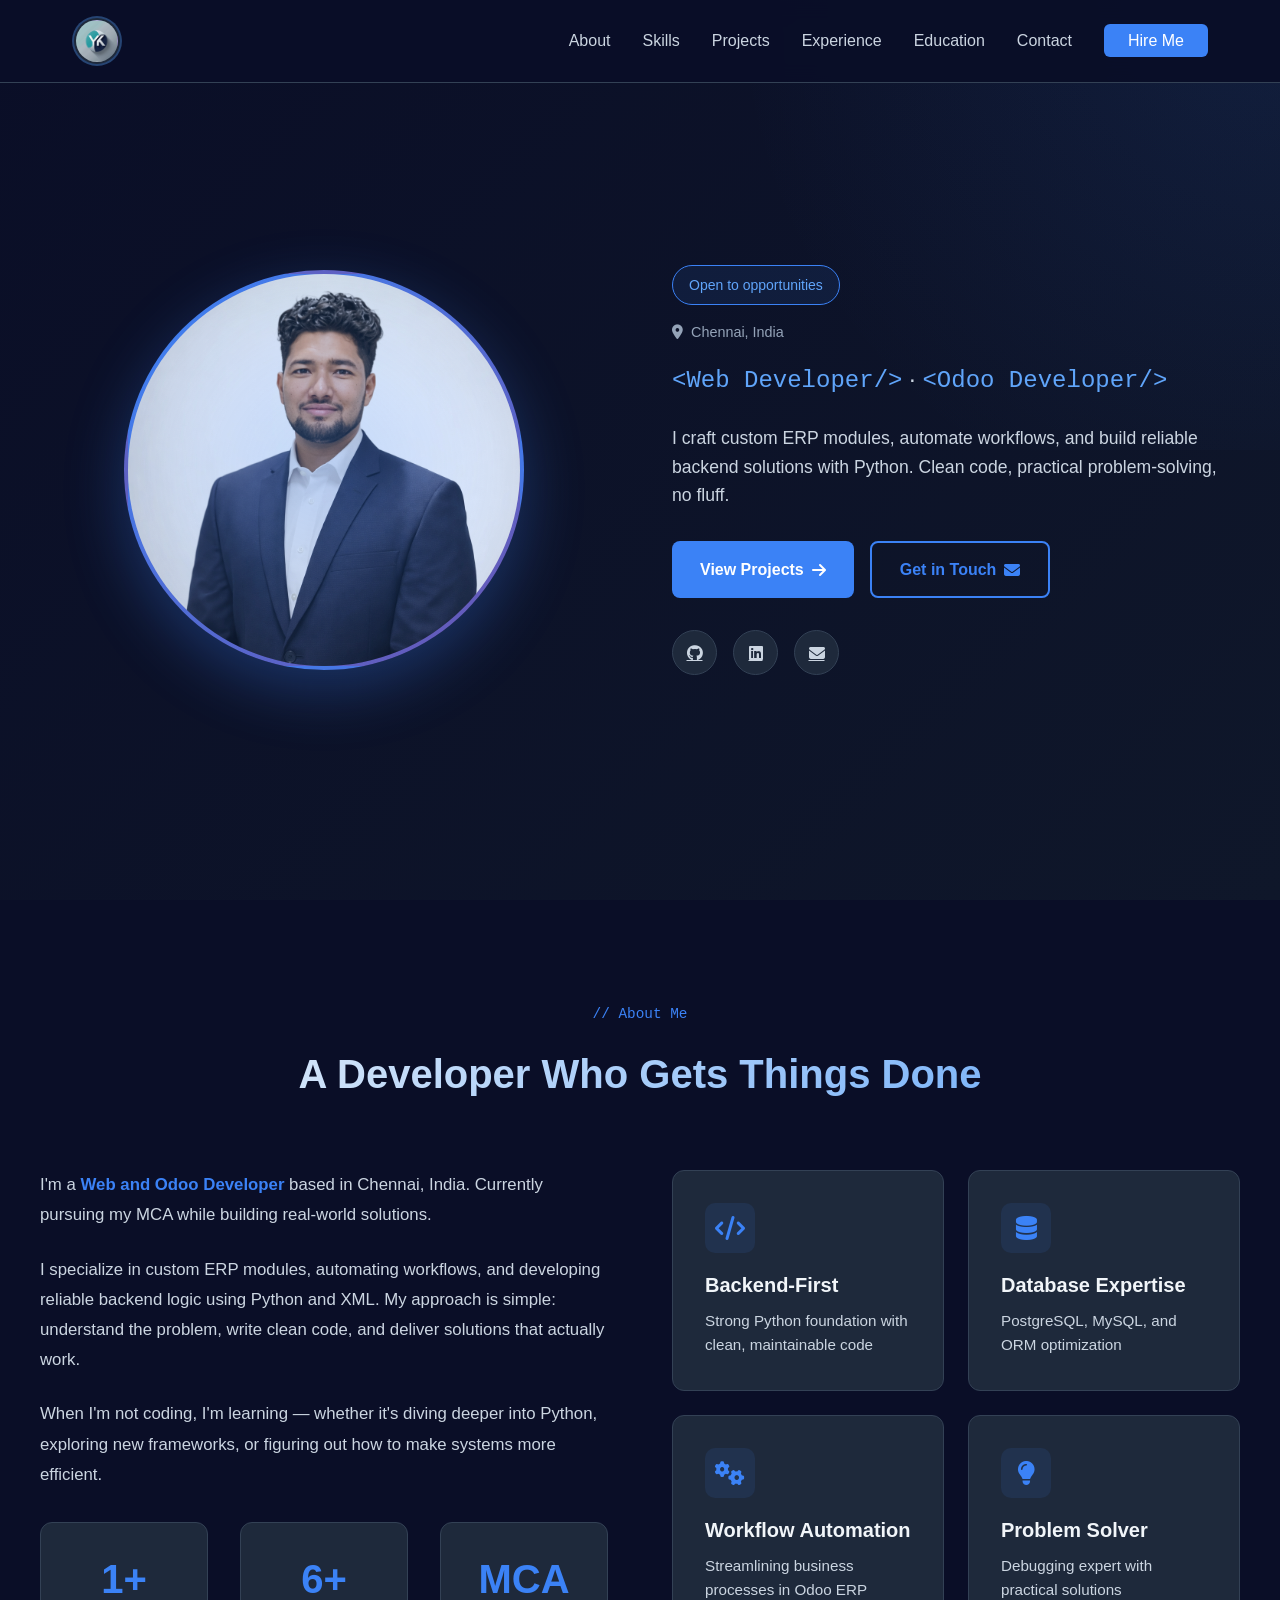
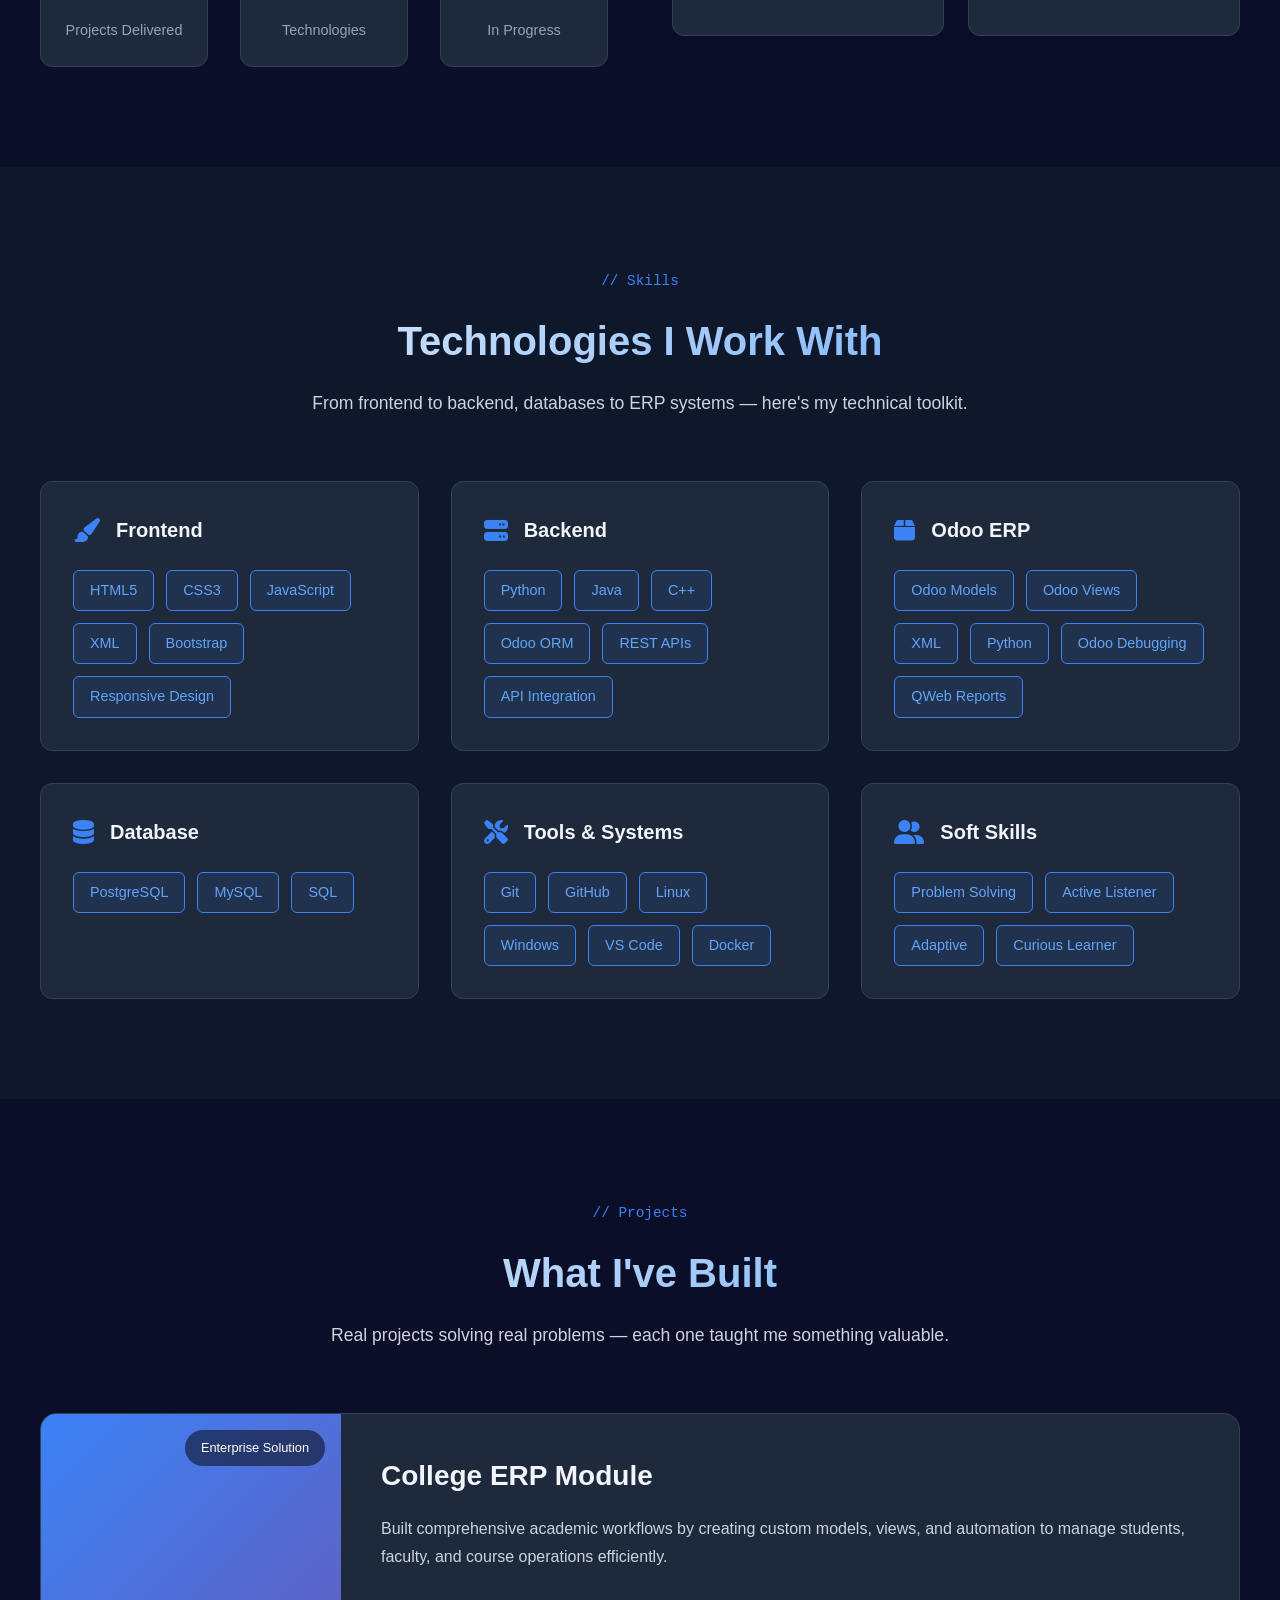
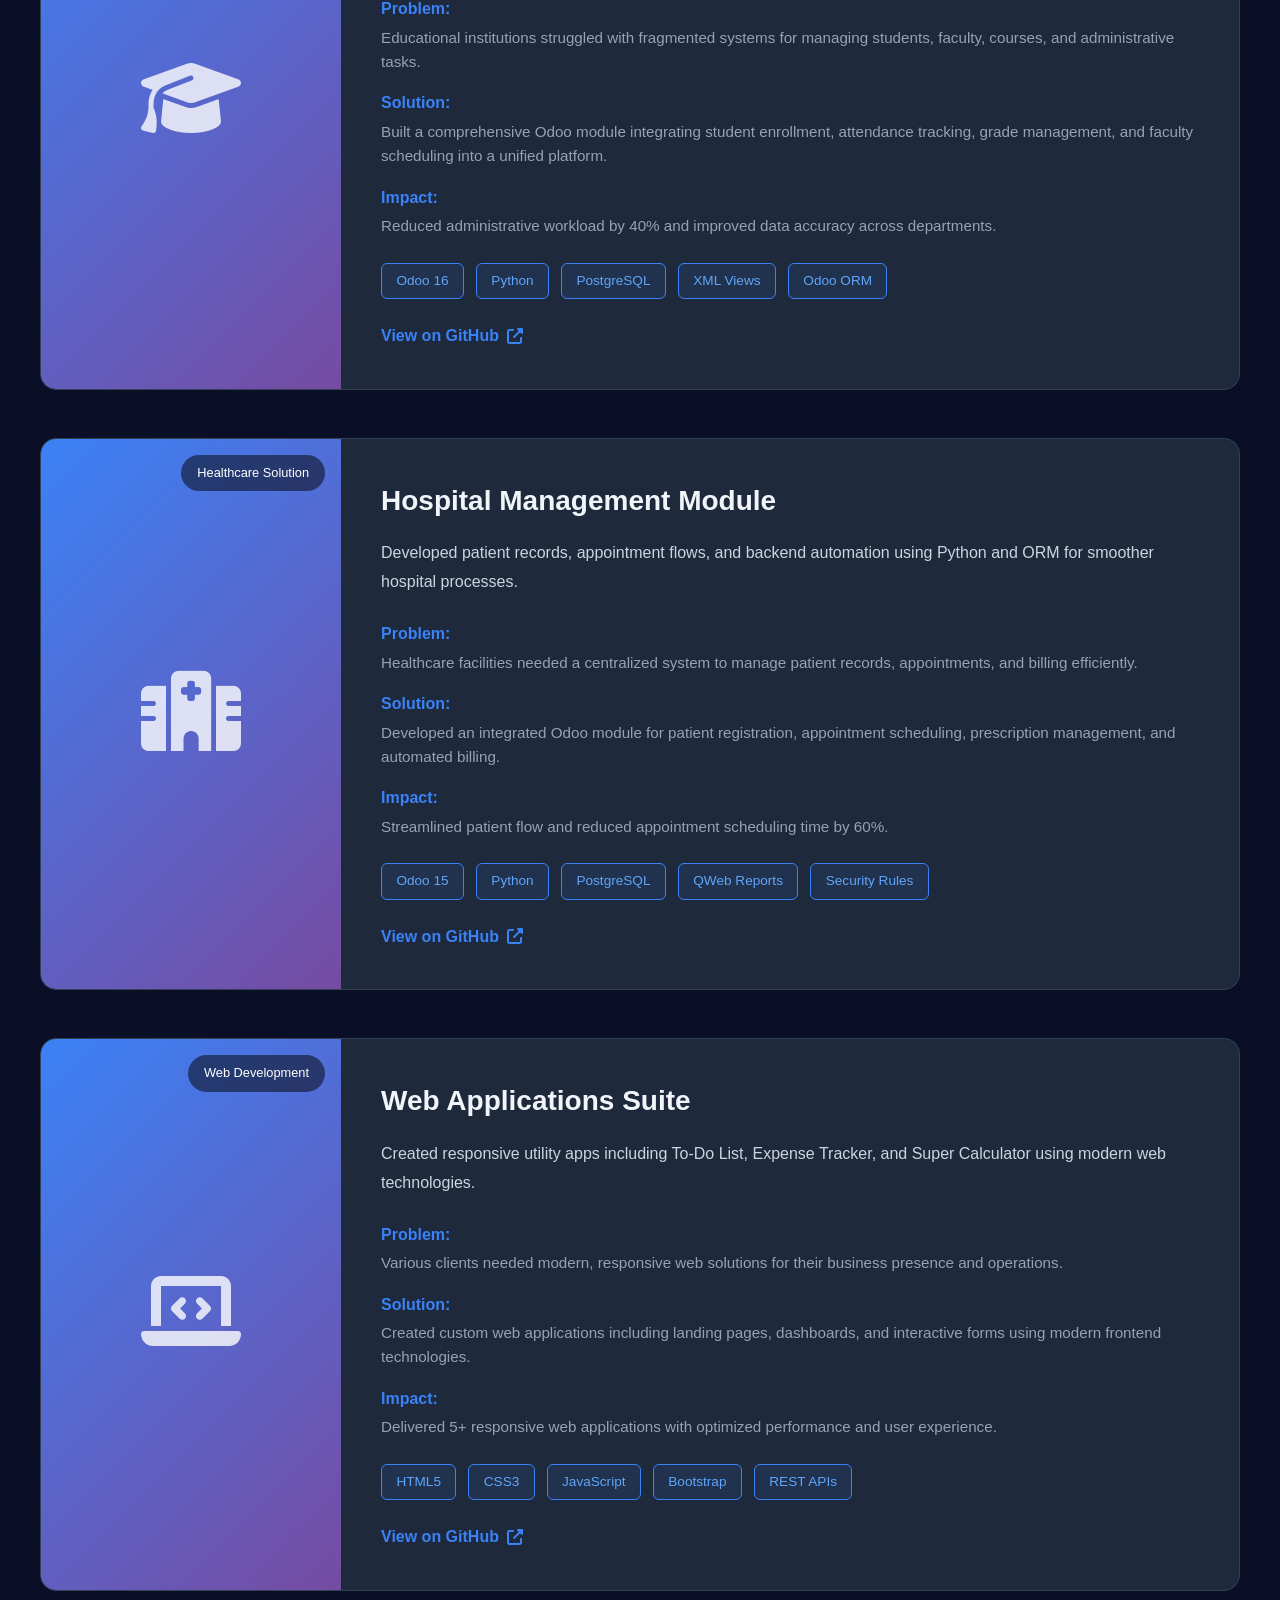
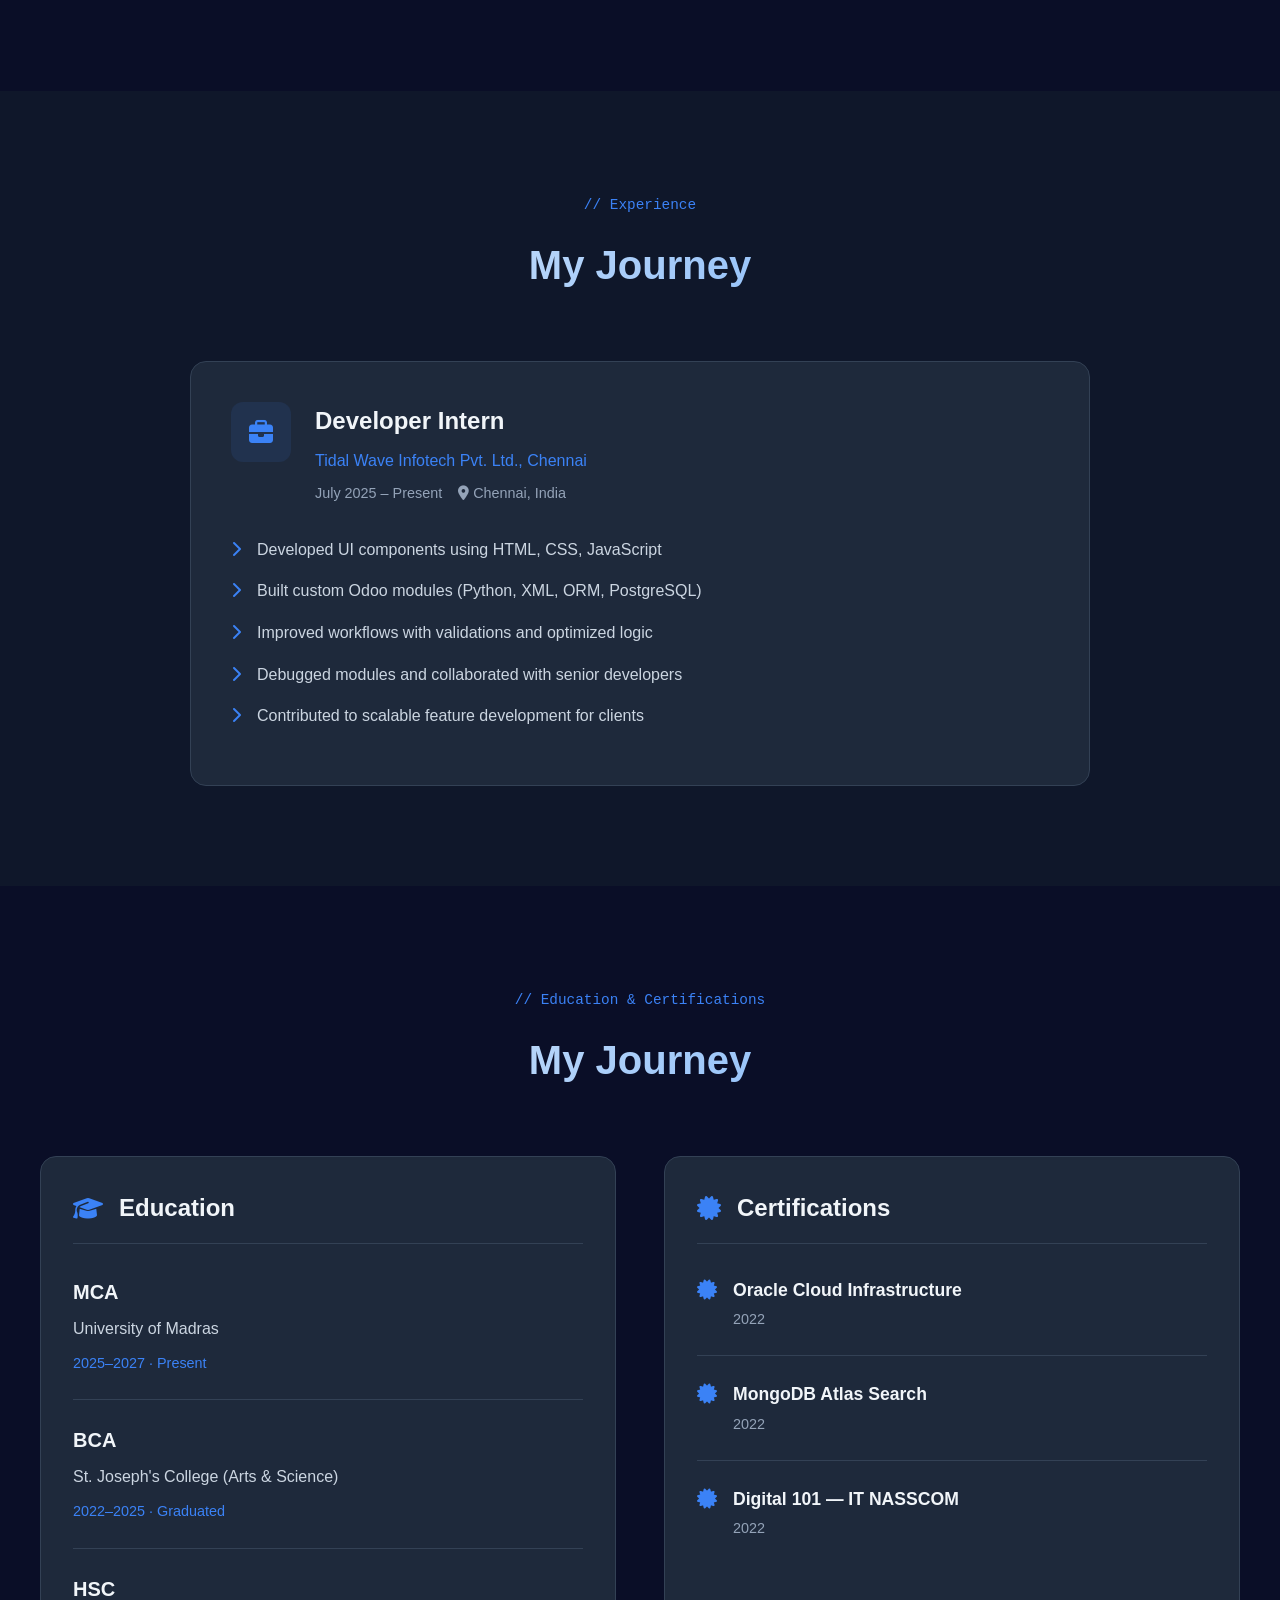
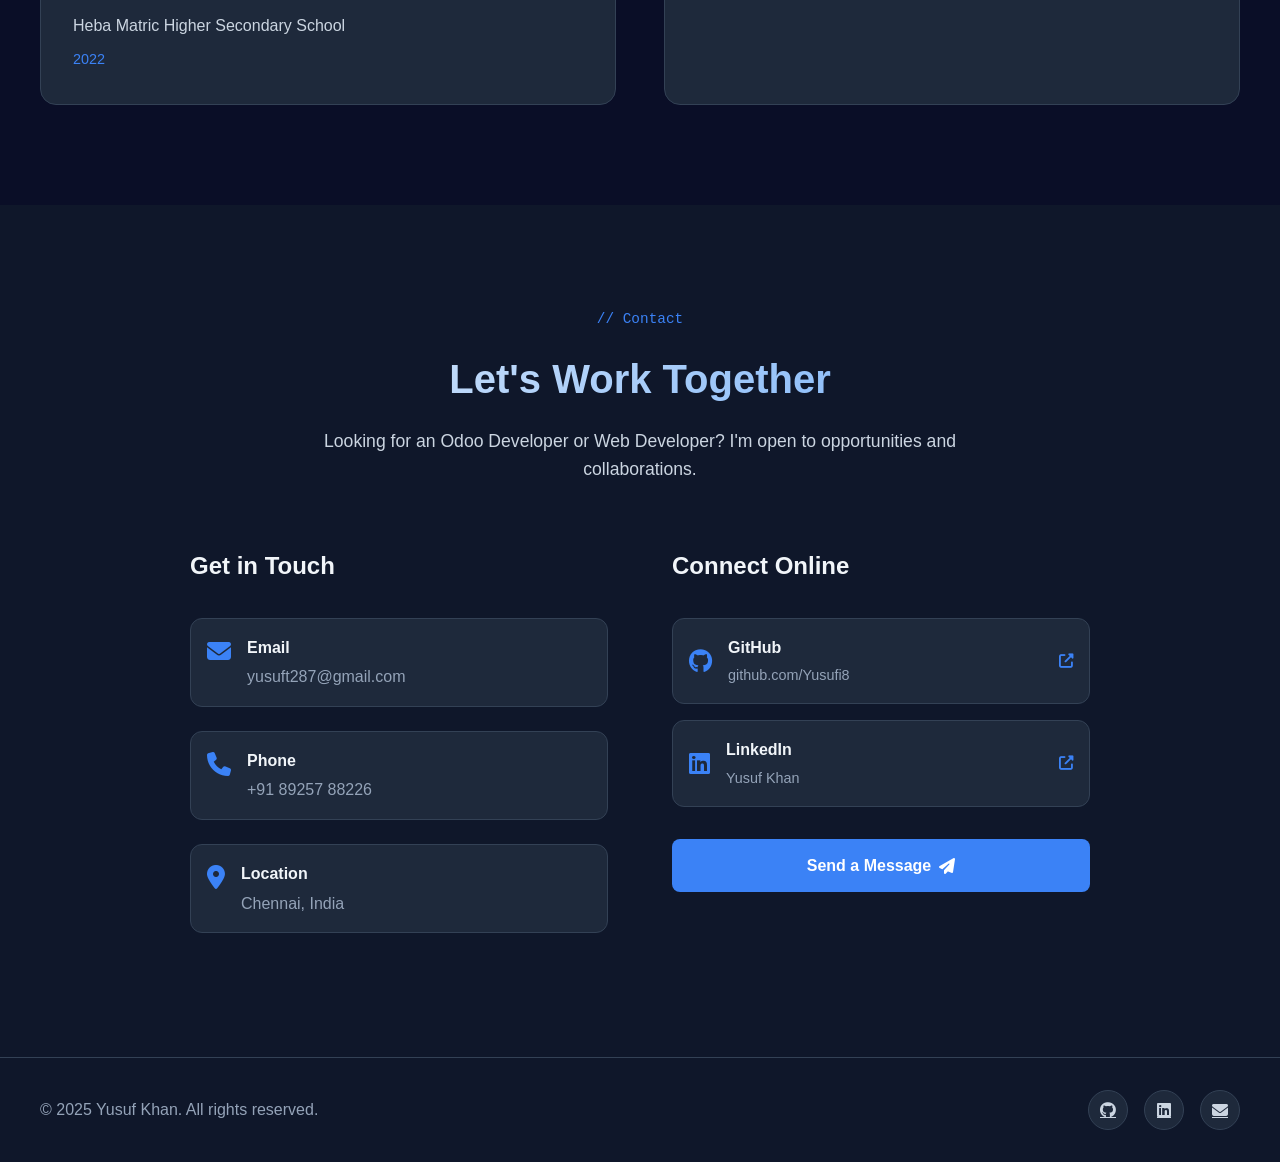
==== Yusuf Khan/index.html @ 53b6075d "Add files via upload" ====
<!DOCTYPE html>
<html lang="en">
<head>
  <meta charset="UTF-8" />
  <meta name="viewport" content="width=device-width, initial-scale=1.0"/>
  <title>Yusuf Khan | Web Developer & Odoo Developer</title>
  <meta name="description" content="Web Developer & Odoo Developer specializing in backend logic, ERP automation, and clean workflows. Based in Chennai, India.">
  <link rel="stylesheet" href="style.css">
  <link rel="stylesheet" href="https://cdnjs.cloudflare.com/ajax/libs/font-awesome/6.4.0/css/all.min.css">
  <link href="https://unpkg.com/aos@2.3.1/dist/aos.css" rel="stylesheet">
</head>
<body>

  <!-- Navigation -->
  <nav class="navbar">
    <div class="nav-container">
      <a href="#" class="nav-logo">
        <img src="images/logo.png" alt="YK Logo" class="logo-img">
        <!-- <span class="logo-text">YK</span> -->
      </a>
      <ul class="nav-menu">
        <li><a href="#about" class="nav-link">About</a></li>
        <li><a href="#skills" class="nav-link">Skills</a></li>
        <li><a href="#projects" class="nav-link">Projects</a></li>
        <li><a href="#experience" class="nav-link">Experience</a></li>
        <li><a href="#education" class="nav-link">Education</a></li>
        <li><a href="#contact" class="nav-link">Contact</a></li>
        <li><a href="#contact" class="nav-link nav-cta">Hire Me</a></li>
      </ul>
      <div class="hamburger">
        <span></span>
        <span></span>
        <span></span>
      </div>
    </div>
  </nav>

  <!-- Hero Section -->
  <section class="hero">
    <div class="hero-container">
      <div class="hero-image-wrapper" data-aos="fade-up" data-aos-duration="800">
        <div class="profile-image-container">
          <img src="images/profile.png" alt="Yusuf Khan" class="profile-image">
          <div class="profile-glow"></div>
        </div>
      </div>
      <div class="hero-content" data-aos="fade-up" data-aos-delay="200" data-aos-duration="800">
        <div class="hero-badge">
          <span>Open to opportunities</span>
        </div>
        <div class="hero-location">
          <i class="fas fa-map-marker-alt"></i>
          <span>Chennai, India</span>
        </div>
        <h1 class="hero-title">
          Hi, I'm <span class="highlight">Yusuf Khan</span>
        </h1>
        <p class="hero-subtitle">
          <span class="code-tag">&lt;Web Developer/&gt;</span> · <span class="code-tag">&lt;Odoo Developer/&gt;</span>
        </p>
        <p class="hero-description">
          I craft custom ERP modules, automate workflows, and build reliable backend solutions with Python. 
          Clean code, practical problem-solving, no fluff.
        </p>
        <div class="hero-actions">
          <a href="#projects" class="btn btn-primary">
            <span>View Projects</span>
            <i class="fas fa-arrow-right"></i>
          </a>
          <a href="#contact" class="btn btn-secondary">
            <span>Get in Touch</span>
            <i class="fas fa-envelope"></i>
          </a>
        </div>
        <div class="hero-social">
          <a href="https://github.com/Yusufi8" target="_blank" aria-label="GitHub" data-aos="zoom-in" data-aos-delay="400">
            <i class="fab fa-github"></i>
          </a>
          <a href="https://linkedin.com/in/yusuf-khan-8a1bb4378" target="_blank" aria-label="LinkedIn" data-aos="zoom-in" data-aos-delay="500">
            <i class="fab fa-linkedin"></i>
          </a>
          <a href="mailto:yusuft287@gmail.com" aria-label="Email" data-aos="zoom-in" data-aos-delay="600">
            <i class="fas fa-envelope"></i>
          </a>
        </div>
      </div>
    </div>
  </section>

  <!-- About Section -->
  <section id="about" class="section">
    <div class="section-container">
      <div class="section-header" data-aos="fade-up">
        <span class="section-label">// About Me</span>
        <h2 class="section-title">A Developer Who Gets Things Done</h2>
      </div>
      <div class="about-content">
        <div class="about-text" data-aos="fade-right">
          <p>
            I'm a <strong>Web and Odoo Developer</strong> based in Chennai, India. Currently pursuing my MCA while building real-world solutions.
          </p>
          <p>
            I specialize in custom ERP modules, automating workflows, and developing reliable backend logic using Python and XML. 
            My approach is simple: understand the problem, write clean code, and deliver solutions that actually work.
          </p>
          <p>
            When I'm not coding, I'm learning — whether it's diving deeper into Python, exploring new frameworks, 
            or figuring out how to make systems more efficient.
          </p>
          <div class="about-stats">
            <div class="stat-item" data-aos="zoom-in" data-aos-delay="100">
              <div class="stat-number">3+</div>
              <div class="stat-label">Projects Delivered</div>
            </div>
            <div class="stat-item" data-aos="zoom-in" data-aos-delay="200">
              <div class="stat-number">10+</div>
              <div class="stat-label">Technologies</div>
            </div>
            <div class="stat-item" data-aos="zoom-in" data-aos-delay="300">
              <div class="stat-number">MCA</div>
              <div class="stat-label">In Progress</div>
            </div>
          </div>
        </div>
        <div class="about-features" data-aos="fade-left">
          <div class="feature-card" data-aos="flip-left" data-aos-delay="100">
            <div class="feature-icon">
              <i class="fas fa-code"></i>
            </div>
            <h3>Backend-First</h3>
            <p>Strong Python foundation with clean, maintainable code</p>
          </div>
          <div class="feature-card" data-aos="flip-left" data-aos-delay="200">
            <div class="feature-icon">
              <i class="fas fa-database"></i>
            </div>
            <h3>Database Expertise</h3>
            <p>PostgreSQL, MySQL, and ORM optimization</p>
          </div>
          <div class="feature-card" data-aos="flip-left" data-aos-delay="300">
            <div class="feature-icon">
              <i class="fas fa-cogs"></i>
            </div>
            <h3>Workflow Automation</h3>
            <p>Streamlining business processes in Odoo ERP</p>
          </div>
          <div class="feature-card" data-aos="flip-left" data-aos-delay="400">
            <div class="feature-icon">
              <i class="fas fa-lightbulb"></i>
            </div>
            <h3>Problem Solver</h3>
            <p>Debugging expert with practical solutions</p>
          </div>
        </div>
      </div>
    </div>
  </section>

  <!-- Skills Section -->
  <section id="skills" class="section section-alt">
    <div class="section-container">
      <div class="section-header" data-aos="fade-up">
        <span class="section-label">// Skills</span>
        <h2 class="section-title">Technologies I Work With</h2>
        <p class="section-description">
          From frontend to backend, databases to ERP systems — here's my technical toolkit.
        </p>
      </div>
      <div class="skills-grid">
        <div class="skill-category" data-aos="fade-up" data-aos-delay="100">
          <div class="skill-header">
            <i class="fas fa-paint-brush"></i>
            <h3>Frontend</h3>
          </div>
          <div class="skill-tags">
            <span class="skill-tag">HTML5</span>
            <span class="skill-tag">CSS3</span>
            <span class="skill-tag">JavaScript</span>
            <span class="skill-tag">XML</span>
            <span class="skill-tag">Bootstrap</span>
            <span class="skill-tag">Responsive Design</span>
          </div>
        </div>
        <div class="skill-category" data-aos="fade-up" data-aos-delay="200">
          <div class="skill-header">
            <i class="fas fa-server"></i>
            <h3>Backend</h3>
          </div>
          <div class="skill-tags">
            <span class="skill-tag">Python</span>
            <span class="skill-tag">Java</span>
            <span class="skill-tag">C++</span>
            <span class="skill-tag">Odoo ORM</span>
            <span class="skill-tag">REST APIs</span>
            <span class="skill-tag">API Integration</span>
          </div>
        </div>
        <div class="skill-category" data-aos="fade-up" data-aos-delay="300">
          <div class="skill-header">
            <i class="fas fa-box"></i>
            <h3>Odoo ERP</h3>
          </div>
          <div class="skill-tags">
            <span class="skill-tag">Odoo Models</span>
            <span class="skill-tag">Odoo Views</span>
            <span class="skill-tag">XML</span>
            <span class="skill-tag">Python</span>
            <span class="skill-tag">Odoo Debugging</span>
            <span class="skill-tag">QWeb Reports</span>
          </div>
        </div>
        <div class="skill-category" data-aos="fade-up" data-aos-delay="400">
          <div class="skill-header">
            <i class="fas fa-database"></i>
            <h3>Database</h3>
          </div>
          <div class="skill-tags">
            <span class="skill-tag">PostgreSQL</span>
            <span class="skill-tag">MySQL</span>
            <span class="skill-tag">SQL</span>
          </div>
        </div>
        <div class="skill-category" data-aos="fade-up" data-aos-delay="500">
          <div class="skill-header">
            <i class="fas fa-tools"></i>
            <h3>Tools & Systems</h3>
          </div>
          <div class="skill-tags">
            <span class="skill-tag">Git</span>
            <span class="skill-tag">GitHub</span>
            <span class="skill-tag">Linux</span>
            <span class="skill-tag">Windows</span>
            <span class="skill-tag">VS Code</span>
            <span class="skill-tag">Docker</span>
          </div>
        </div>
        <div class="skill-category" data-aos="fade-up" data-aos-delay="600">
          <div class="skill-header">
            <i class="fas fa-user-friends"></i>
            <h3>Soft Skills</h3>
          </div>
          <div class="skill-tags">
            <span class="skill-tag">Problem Solving</span>
            <span class="skill-tag">Active Listener</span>
            <span class="skill-tag">Adaptive</span>
            <span class="skill-tag">Curious Learner</span>
          </div>
        </div>
      </div>
    </div>
  </section>

  <!-- Projects Section -->
  <section id="projects" class="section">
    <div class="section-container">
      <div class="section-header" data-aos="fade-up">
        <span class="section-label">// Projects</span>
        <h2 class="section-title">What I've Built</h2>
        <p class="section-description">
          Real projects solving real problems — each one taught me something valuable.
        </p>
      </div>
      <div class="projects-grid">
        <div class="project-card" data-aos="fade-up" data-aos-delay="100">
          <div class="project-image">
            <div class="project-image-placeholder">
              <i class="fas fa-graduation-cap"></i>
            </div>
            <div class="project-badge">Enterprise Solution</div>
          </div>
          <div class="project-content">
            <h3>College ERP Module</h3>
            <p>
              Built comprehensive academic workflows by creating custom models, views, and automation to manage 
              students, faculty, and course operations efficiently.
            </p>
            <div class="project-details">
              <div class="project-detail-item">
                <strong>Problem:</strong>
                <p>Educational institutions struggled with fragmented systems for managing students, faculty, courses, and administrative tasks.</p>
              </div>
              <div class="project-detail-item">
                <strong>Solution:</strong>
                <p>Built a comprehensive Odoo module integrating student enrollment, attendance tracking, grade management, and faculty scheduling into a unified platform.</p>
              </div>
              <div class="project-detail-item">
                <strong>Impact:</strong>
                <p>Reduced administrative workload by 40% and improved data accuracy across departments.</p>
              </div>
            </div>
            <div class="project-tech">
              <span class="tech-tag">Odoo 16</span>
              <span class="tech-tag">Python</span>
              <span class="tech-tag">PostgreSQL</span>
              <span class="tech-tag">XML Views</span>
              <span class="tech-tag">Odoo ORM</span>
            </div>
            <a href="https://github.com/Yusufi8" target="_blank" class="project-link">
              <span>View on GitHub</span>
              <i class="fas fa-external-link-alt"></i>
            </a>
          </div>
        </div>

        <div class="project-card" data-aos="fade-up" data-aos-delay="200">
          <div class="project-image">
            <div class="project-image-placeholder">
              <i class="fas fa-hospital"></i>
            </div>
            <div class="project-badge">Healthcare Solution</div>
          </div>
          <div class="project-content">
            <h3>Hospital Management Module</h3>
            <p>
              Developed patient records, appointment flows, and backend automation using Python and ORM 
              for smoother hospital processes.
            </p>
            <div class="project-details">
              <div class="project-detail-item">
                <strong>Problem:</strong>
                <p>Healthcare facilities needed a centralized system to manage patient records, appointments, and billing efficiently.</p>
              </div>
              <div class="project-detail-item">
                <strong>Solution:</strong>
                <p>Developed an integrated Odoo module for patient registration, appointment scheduling, prescription management, and automated billing.</p>
              </div>
              <div class="project-detail-item">
                <strong>Impact:</strong>
                <p>Streamlined patient flow and reduced appointment scheduling time by 60%.</p>
              </div>
            </div>
            <div class="project-tech">
              <span class="tech-tag">Odoo 15</span>
              <span class="tech-tag">Python</span>
              <span class="tech-tag">PostgreSQL</span>
              <span class="tech-tag">QWeb Reports</span>
              <span class="tech-tag">Security Rules</span>
            </div>
            <a href="https://github.com/Yusufi8" target="_blank" class="project-link">
              <span>View on GitHub</span>
              <i class="fas fa-external-link-alt"></i>
            </a>
          </div>
        </div>

        <div class="project-card" data-aos="fade-up" data-aos-delay="300">
          <div class="project-image">
            <div class="project-image-placeholder">
              <i class="fas fa-laptop-code"></i>
            </div>
            <div class="project-badge">Web Development</div>
          </div>
          <div class="project-content">
            <h3>Web Applications Suite</h3>
            <p>
              Created responsive utility apps including To-Do List, Expense Tracker, and Super Calculator 
              using modern web technologies.
            </p>
            <div class="project-details">
              <div class="project-detail-item">
                <strong>Problem:</strong>
                <p>Various clients needed modern, responsive web solutions for their business presence and operations.</p>
              </div>
              <div class="project-detail-item">
                <strong>Solution:</strong>
                <p>Created custom web applications including landing pages, dashboards, and interactive forms using modern frontend technologies.</p>
              </div>
              <div class="project-detail-item">
                <strong>Impact:</strong>
                <p>Delivered 5+ responsive web applications with optimized performance and user experience.</p>
              </div>
            </div>
            <div class="project-tech">
              <span class="tech-tag">HTML5</span>
              <span class="tech-tag">CSS3</span>
              <span class="tech-tag">JavaScript</span>
              <span class="tech-tag">Bootstrap</span>
              <span class="tech-tag">REST APIs</span>
            </div>
            <a href="https://github.com/Yusufi8" target="_blank" class="project-link">
              <span>View on GitHub</span>
              <i class="fas fa-external-link-alt"></i>
            </a>
          </div>
        </div>
      </div>
    </div>
  </section>

  <!-- Experience Section -->
  <section id="experience" class="section section-alt">
    <div class="section-container">
      <div class="section-header" data-aos="fade-up">
        <span class="section-label">// Experience</span>
        <h2 class="section-title">My Journey</h2>
      </div>
      <div class="experience-content">
        <div class="experience-card" data-aos="fade-up" data-aos-delay="100">
          <div class="experience-header">
            <div class="experience-icon">
              <i class="fas fa-briefcase"></i>
            </div>
            <div class="experience-title-group">
              <h3>Developer Intern</h3>
              <p class="experience-company">Tidal Wave Infotech Pvt. Ltd., Chennai</p>
              <div class="experience-meta">
                <span class="experience-date">July 2025 – Present</span>
                <span class="experience-location">
                  <i class="fas fa-map-marker-alt"></i>
                  Chennai, India
                </span>
              </div>
            </div>
          </div>
          <ul class="experience-list">
            <li>
              <i class="fas fa-chevron-right"></i>
              <span>Developed UI components using HTML, CSS, JavaScript</span>
            </li>
            <li>
              <i class="fas fa-chevron-right"></i>
              <span>Built custom Odoo modules (Python, XML, ORM, PostgreSQL)</span>
            </li>
            <li>
              <i class="fas fa-chevron-right"></i>
              <span>Improved workflows with validations and optimized logic</span>
            </li>
            <li>
              <i class="fas fa-chevron-right"></i>
              <span>Debugged modules and collaborated with senior developers</span>
            </li>
            <li>
              <i class="fas fa-chevron-right"></i>
              <span>Contributed to scalable feature development for clients</span>
            </li>
          </ul>
        </div>
      </div>
    </div>
  </section>

  <!-- Education Section -->
  <section id="education" class="section">
    <div class="section-container">
      <div class="section-header" data-aos="fade-up">
        <span class="section-label">// Education & Certifications</span>
        <h2 class="section-title">My Journey</h2>
      </div>
      <div class="education-content">
        <div class="education-group" data-aos="fade-right" data-aos-delay="100">
          <div class="education-header">
            <i class="fas fa-graduation-cap"></i>
            <h3>Education</h3>
          </div>
          <div class="education-items">
            <div class="education-item">
              <h4>MCA</h4>
              <p>University of Madras</p>
              <span class="education-date">2025–2027 · Present</span>
            </div>
            <div class="education-item">
              <h4>BCA</h4>
              <p>St. Joseph's College (Arts & Science)</p>
              <span class="education-date">2022–2025 · Graduated</span>
            </div>
            <div class="education-item">
              <h4>HSC</h4>
              <p>Heba Matric Higher Secondary School</p>
              <span class="education-date">2022</span>
            </div>
          </div>
        </div>
        <div class="education-group" data-aos="fade-left" data-aos-delay="200">
          <div class="education-header">
            <i class="fas fa-certificate"></i>
            <h3>Certifications</h3>
          </div>
          <div class="certification-items">
            <div class="certification-item">
              <i class="fas fa-certificate"></i>
              <div>
                <h4>Oracle Cloud Infrastructure</h4>
                <p>2022</p>
              </div>
            </div>
            <div class="certification-item">
              <i class="fas fa-certificate"></i>
              <div>
                <h4>MongoDB Atlas Search</h4>
                <p>2022</p>
              </div>
            </div>
            <div class="certification-item">
              <i class="fas fa-certificate"></i>
              <div>
                <h4>Digital 101 — IT NASSCOM</h4>
                <p>2022</p>
              </div>
            </div>
          </div>
        </div>
      </div>
    </div>
  </section>

  <!-- Contact Section -->
  <section id="contact" class="section section-alt">
    <div class="section-container">
      <div class="section-header" data-aos="fade-up">
        <span class="section-label">// Contact</span>
        <h2 class="section-title">Let's Work Together</h2>
        <p class="section-description">
          Looking for an Odoo Developer or Web Developer? I'm open to opportunities and collaborations.
        </p>
      </div>
      <div class="contact-content">
        <div class="contact-info" data-aos="fade-right" data-aos-delay="100">
          <h3>Get in Touch</h3>
          <div class="contact-item">
            <a href="mailto:yusuft287@gmail.com" class="contact-link">
              <i class="fas fa-envelope"></i>
              <div>
                <strong>Email</strong>
                <p>yusuft287@gmail.com</p>
              </div>
            </a>
          </div>
          <div class="contact-item">
            <a href="tel:+918925788226" class="contact-link">
              <i class="fas fa-phone"></i>
              <div>
                <strong>Phone</strong>
                <p>+91 89257 88226</p>
              </div>
            </a>
          </div>
          <div class="contact-item">
            <div class="contact-link">
              <i class="fas fa-map-marker-alt"></i>
              <div>
                <strong>Location</strong>
                <p>Chennai, India</p>
              </div>
            </div>
          </div>
        </div>
        <div class="contact-social" data-aos="fade-left" data-aos-delay="200">
          <h3>Connect Online</h3>
          <div class="social-links">
            <a href="https://github.com/Yusufi8" target="_blank" class="social-link">
              <i class="fab fa-github"></i>
              <div>
                <strong>GitHub</strong>
                <p>github.com/Yusufi8</p>
              </div>
              <i class="fas fa-external-link-alt"></i>
            </a>
            <a href="https://linkedin.com/in/yusuf-khan-8a1bb4378" target="_blank" class="social-link">
              <i class="fab fa-linkedin"></i>
              <div>
                <strong>LinkedIn</strong>
                <p>Yusuf Khan</p>
              </div>
              <i class="fas fa-external-link-alt"></i>
            </a>
          </div>
          <a href="mailto:yusuft287@gmail.com" class="btn btn-primary contact-cta">
            <span>Send a Message</span>
            <i class="fas fa-paper-plane"></i>
          </a>
        </div>
      </div>
    </div>
  </section>

  <!-- Footer -->
  <footer class="footer">
    <div class="footer-container">
      <p>&copy; 2025 Yusuf Khan. All rights reserved.</p>
      <div class="footer-social">
        <a href="https://github.com/Yusufi8" target="_blank" aria-label="GitHub">
          <i class="fab fa-github"></i>
        </a>
        <a href="https://linkedin.com/in/yusuf-khan-8a1bb4378" target="_blank" aria-label="LinkedIn">
          <i class="fab fa-linkedin"></i>
        </a>
        <a href="mailto:yusuft287@gmail.com" aria-label="Email">
          <i class="fas fa-envelope"></i>
        </a>
      </div>
    </div>
  </footer>

  <script src="https://unpkg.com/aos@2.3.1/dist/aos.js"></script>
  <script src="script.js"></script>
</body>
</html>
---- Yusuf Khan/style.css ----
:root {
  --bg-primary: #0a0e27;
  --bg-secondary: #0f172a;
  --bg-card: #1e293b;
  --text-primary: #f1f5f9;
  --text-secondary: #cbd5e1;
  --text-muted: #94a3b8;
  --accent: #3b82f6;
  --accent-hover: #2563eb;
  --accent-light: #60a5fa;
  --border: #334155;
  --shadow: rgba(0, 0, 0, 0.3);
  --shadow-lg: rgba(0, 0, 0, 0.5);
  --gradient: linear-gradient(135deg, #667eea 0%, #764ba2 100%);
}

* {
  margin: 0;
  padding: 0;
  box-sizing: border-box;
}

html {
  scroll-behavior: smooth;
}

body {
  font-family: 'Inter', -apple-system, BlinkMacSystemFont, 'Segoe UI', Roboto, Oxygen, Ubuntu, Cantarell, sans-serif;
  background: var(--bg-primary);
  color: var(--text-primary);
  line-height: 1.6;
  overflow-x: hidden;
}

/* Navigation */
.navbar {
  position: fixed;
  top: 0;
  width: 100%;
  background: rgba(10, 14, 39, 0.95);
  backdrop-filter: blur(10px);
  border-bottom: 1px solid var(--border);
  z-index: 1000;
  transition: all 0.3s ease;
}

.navbar.scrolled {
  box-shadow: 0 4px 20px var(--shadow);
}

.nav-container {
  max-width: 1200px;
  margin: 0 auto;
  padding: 1rem 2rem;
  display: flex;
  justify-content: space-between;
  align-items: center;
  gap: 1rem;
}

.nav-logo {
  display: flex;
  align-items: center;
  gap: 0.75rem;
  text-decoration: none;
  transition: transform 0.25s ease;
}

.logo-img {
  display: block;
  height: 50px;
  width: 50px;
  border-radius: 50%;
  object-fit: cover;
  object-position: center;
  border: 2px solid rgba(59, 130, 246, 0.3);
  transition: transform 0.25s ease, border-color 0.25s ease;
  background: var(--bg-card);
  padding: 2px;
}

.logo-text {
  font-size: 1.5rem;
  font-weight: 700;
  color: var(--accent);
  letter-spacing: -0.5px;
  display: inline-block;
}

/* Show logo text on mobile if image fails to load */
@media (max-width: 768px) {
  .logo-img {
    height: 35px;
    width: 35px;
  }
  
  .logo-text {
    display: inline-block;
    font-size: 1.25rem;
  }
}

.nav-logo:hover {
  transform: scale(1.05);
}

.nav-logo:hover .logo-img {
  transform: rotate(5deg) scale(1.05);
  border-color: var(--accent);
}

.nav-menu {
  display: flex;
  list-style: none;
  gap: 2rem;
  align-items: center;
}

.nav-link {
  color: var(--text-secondary);
  text-decoration: none;
  font-weight: 500;
  transition: color 0.3s ease;
  position: relative;
}

.nav-link::after {
  content: '';
  position: absolute;
  bottom: -5px;
  left: 0;
  width: 0;
  height: 2px;
  background: var(--accent);
  transition: width 0.3s ease;
}

.nav-link:hover {
  color: var(--accent);
}

.nav-link:hover::after {
  width: 100%;
}

.nav-cta {
  background: var(--accent);
  color: white;
  padding: 0.5rem 1.5rem;
  border-radius: 6px;
}

.nav-cta::after {
  display: none;
}

.nav-cta:hover {
  background: var(--accent-hover);
  color: white;
}

.hamburger {
  display: none;
  flex-direction: column;
  cursor: pointer;
  gap: 4px;
}

.hamburger span {
  width: 25px;
  height: 3px;
  background: var(--text-primary);
  transition: all 0.3s ease;
}

/* Hero Section */
.hero {
  min-height: 100vh;
  display: flex;
  align-items: center;
  padding: 120px 2rem 80px;
  background: linear-gradient(135deg, var(--bg-primary) 0%, var(--bg-secondary) 100%);
  position: relative;
  overflow: hidden;
}

.hero::before {
  content: '';
  position: absolute;
  top: -50%;
  right: -50%;
  width: 100%;
  height: 100%;
  background: radial-gradient(circle, rgba(59, 130, 246, 0.1) 0%, transparent 70%);
  animation: pulse 15s ease-in-out infinite;
}

@keyframes pulse {
  0%, 100% { transform: scale(1); opacity: 0.5; }
  50% { transform: scale(1.1); opacity: 0.8; }
}

.hero-container {
  max-width: 1200px;
  margin: 0 auto;
  display: grid;
  grid-template-columns: 1fr 1fr;
  gap: 4rem;
  align-items: center;
  position: relative;
  z-index: 1;
}

@media (max-width: 968px) {
  .hero-container {
    grid-template-columns: 1fr;
    text-align: center;
    gap: 3rem;
  }
  
  .hero-image-wrapper {
    order: -1;
  }
}

.hero-image-wrapper {
  display: flex;
  justify-content: center;
  align-items: center;
  position: relative;
}

.profile-image-container {
  position: relative;
  width: 100%;
  max-width: 400px;
  aspect-ratio: 1;
  border-radius: 50%;
  overflow: hidden;
  box-shadow: 0 20px 60px rgba(59, 130, 246, 0.3);
  border: 4px solid rgba(59, 130, 246, 0.2);
  transition: all 0.4s ease;
  background: linear-gradient(135deg, var(--accent) 0%, #764ba2 100%);
}

.profile-image-container:hover {
  transform: scale(1.05);
  box-shadow: 0 25px 80px rgba(59, 130, 246, 0.4);
  border-color: var(--accent);
}

.profile-image {
  width: 100%;
  height: 100%;
  object-fit: cover;
  object-position: center;
  display: block;
  transition: transform 0.4s ease;
  opacity: 0;
  animation: fadeInImage 0.6s ease forwards;
}

@keyframes fadeInImage {
  from {
    opacity: 0;
    transform: scale(0.9);
  }
  to {
    opacity: 1;
    transform: scale(1);
  }
}

.profile-image-container:hover .profile-image {
  transform: scale(1.1);
}

.profile-glow {
  position: absolute;
  top: -50%;
  left: -50%;
  width: 200%;
  height: 200%;
  background: radial-gradient(circle, rgba(59, 130, 246, 0.3) 0%, transparent 70%);
  animation: rotateGlow 8s linear infinite;
  pointer-events: none;
}

@keyframes rotateGlow {
  0% {
    transform: rotate(0deg);
  }
  100% {
    transform: rotate(360deg);
  }
}

.hero-content {
  animation: fadeInUp 0.8s ease;
  text-align: left;
}

@media (max-width: 968px) {
  .hero-content {
    text-align: center;
  }
}

@keyframes fadeInUp {
  from {
    opacity: 0;
    transform: translateY(30px);
  }
  to {
    opacity: 1;
    transform: translateY(0);
  }
}

.hero-badge {
  display: inline-block;
  padding: 0.5rem 1rem;
  background: rgba(59, 130, 246, 0.1);
  border: 1px solid var(--accent);
  border-radius: 20px;
  margin-bottom: 1rem;
  font-size: clamp(0.75rem, 1.5vw, 0.875rem);
  color: var(--accent-light);
}

.hero-location {
  display: flex;
  align-items: center;
  gap: 0.5rem;
  color: var(--text-muted);
  margin-bottom: 1rem;
  font-size: clamp(0.8rem, 1.5vw, 0.9rem);
}

@media (max-width: 968px) {
  .hero-location {
    justify-content: center;
  }
}

.hero-title {
  font-size: clamp(2rem, 5vw, 3.5rem);
  font-weight: 800;
  line-height: 1.2;
  margin-bottom: 1rem;
  background: linear-gradient(135deg, var(--text-primary) 0%, var(--accent-light) 100%);
  -webkit-background-clip: text;
  -webkit-text-fill-color: transparent;
  background-clip: text;
}

.highlight {
  color: var(--accent);
  -webkit-text-fill-color: var(--accent);
}

.hero-subtitle {
  font-size: clamp(1.1rem, 2.5vw, 1.5rem);
  color: var(--text-secondary);
  margin-bottom: 1.5rem;
}

.code-tag {
  color: var(--accent-light);
  font-family: 'Courier New', monospace;
}

.hero-description {
  font-size: clamp(0.95rem, 2vw, 1.1rem);
  color: var(--text-secondary);
  margin-bottom: 2rem;
  max-width: 700px;
  margin-left: auto;
  margin-right: auto;
}

.hero-actions {
  display: flex;
  gap: 1rem;
  margin-bottom: 2rem;
  flex-wrap: wrap;
}

@media (max-width: 968px) {
  .hero-actions {
    justify-content: center;
  }
}

.btn {
  display: inline-flex;
  align-items: center;
  gap: 0.5rem;
  padding: 0.875rem 1.75rem;
  border-radius: 8px;
  text-decoration: none;
  font-weight: 600;
  transition: all 0.3s ease;
  border: none;
  cursor: pointer;
}

.btn-primary {
  background: var(--accent);
  color: white;
}

.btn-primary:hover {
  background: var(--accent-hover);
  transform: translateY(-2px);
  box-shadow: 0 10px 25px rgba(59, 130, 246, 0.3);
}

.btn-secondary {
  background: transparent;
  color: var(--accent);
  border: 2px solid var(--accent);
}

.btn-secondary:hover {
  background: var(--accent);
  color: white;
  transform: translateY(-2px);
}

.hero-social {
  display: flex;
  gap: 1rem;
}

@media (max-width: 968px) {
  .hero-social {
    justify-content: center;
  }
}

.hero-social a {
  width: 45px;
  height: 45px;
  display: flex;
  align-items: center;
  justify-content: center;
  background: var(--bg-card);
  border-radius: 50%;
  color: var(--text-secondary);
  transition: all 0.3s ease;
  border: 1px solid var(--border);
}

.hero-social a:hover {
  background: var(--accent);
  color: white;
  transform: translateY(-3px);
  box-shadow: 0 5px 15px rgba(59, 130, 246, 0.3);
}

/* Sections */
.section {
  padding: 100px 2rem;
  position: relative;
}

@media (max-width: 768px) {
  .section {
    padding: 60px 1rem;
  }
}

@media (max-width: 480px) {
  .section {
    padding: 50px 0.75rem;
  }
}

.section-alt {
  background: var(--bg-secondary);
}

.section-container {
  max-width: 1200px;
  margin: 0 auto;
}

.section-header {
  text-align: center;
  margin-bottom: 4rem;
}

.section-label {
  display: inline-block;
  color: var(--accent);
  font-family: 'Courier New', monospace;
  font-size: 0.9rem;
  margin-bottom: 1rem;
}

.section-title {
  font-size: clamp(1.75rem, 4vw, 2.5rem);
  font-weight: 700;
  margin-bottom: 1rem;
  background: linear-gradient(135deg, var(--text-primary) 0%, var(--accent-light) 100%);
  -webkit-background-clip: text;
  -webkit-text-fill-color: transparent;
  background-clip: text;
}

.section-description {
  color: var(--text-secondary);
  font-size: 1.1rem;
  max-width: 700px;
  margin: 0 auto;
}

/* About Section */
.about-content {
  display: grid;
  grid-template-columns: 1fr 1fr;
  gap: 4rem;
  align-items: start;
}

.about-text p {
  margin-bottom: 1.5rem;
  color: var(--text-secondary);
  font-size: 1.05rem;
  line-height: 1.8;
}

.about-text strong {
  color: var(--accent);
}

.about-stats {
  display: grid;
  grid-template-columns: repeat(3, 1fr);
  gap: 2rem;
  margin-top: 2rem;
}

.stat-item {
  text-align: center;
  padding: 1.5rem;
  background: var(--bg-card);
  border-radius: 12px;
  border: 1px solid var(--border);
  transition: transform 0.3s ease;
}

.stat-item:hover {
  transform: translateY(-5px);
  border-color: var(--accent);
}

.stat-number {
  font-size: 2.5rem;
  font-weight: 700;
  color: var(--accent);
  margin-bottom: 0.5rem;
}

.stat-label {
  color: var(--text-muted);
  font-size: 0.9rem;
}

.about-features {
  display: grid;
  grid-template-columns: repeat(2, 1fr);
  gap: 1.5rem;
}

.feature-card {
  padding: 2rem;
  background: var(--bg-card);
  border-radius: 12px;
  border: 1px solid var(--border);
  transition: all 0.3s ease;
}

.feature-card {
  cursor: pointer;
}

.feature-card:hover {
  transform: translateY(-5px);
  border-color: var(--accent);
  box-shadow: 0 10px 30px var(--shadow);
}

.feature-card:hover .feature-icon {
  transform: scale(1.1) rotate(5deg);
  background: rgba(59, 130, 246, 0.2);
}

.feature-icon {
  width: 50px;
  height: 50px;
  background: rgba(59, 130, 246, 0.1);
  border-radius: 10px;
  display: flex;
  align-items: center;
  justify-content: center;
  margin-bottom: 1rem;
  color: var(--accent);
  font-size: 1.5rem;
  transition: all 0.3s ease;
}

.feature-card h3 {
  font-size: 1.25rem;
  margin-bottom: 0.5rem;
  color: var(--text-primary);
}

.feature-card p {
  color: var(--text-secondary);
  font-size: 0.95rem;
}

/* Skills Section */
.skills-grid {
  display: grid;
  grid-template-columns: repeat(auto-fit, minmax(300px, 1fr));
  gap: 2rem;
}

.skill-category {
  background: var(--bg-card);
  padding: 2rem;
  border-radius: 12px;
  border: 1px solid var(--border);
  transition: all 0.3s ease;
}

.skill-category {
  cursor: pointer;
  transition: all 0.3s ease;
}

.skill-category:hover {
  transform: translateY(-5px);
  border-color: var(--accent);
  box-shadow: 0 10px 30px var(--shadow);
}

.skill-category:hover .skill-header i {
  transform: scale(1.2) rotate(5deg);
}

.skill-header {
  display: flex;
  align-items: center;
  gap: 1rem;
  margin-bottom: 1.5rem;
}

.skill-header i {
  font-size: 1.5rem;
  color: var(--accent);
  transition: all 0.3s ease;
}

.skill-header h3 {
  font-size: 1.25rem;
  color: var(--text-primary);
}

.skill-tags {
  display: flex;
  flex-wrap: wrap;
  gap: 0.75rem;
}

.skill-tag {
  padding: 0.5rem 1rem;
  background: rgba(59, 130, 246, 0.1);
  border: 1px solid var(--accent);
  border-radius: 6px;
  color: var(--accent-light);
  font-size: 0.9rem;
  transition: all 0.3s ease;
}

.skill-tag {
  cursor: pointer;
  transition: all 0.3s ease;
}

.skill-tag:hover {
  background: var(--accent);
  color: white;
  transform: scale(1.05) translateY(-2px);
  box-shadow: 0 4px 12px rgba(59, 130, 246, 0.3);
}

/* Projects Section */
.projects-grid {
  display: grid;
  gap: 3rem;
}

.project-card {
  background: var(--bg-card);
  border-radius: 16px;
  overflow: hidden;
  border: 1px solid var(--border);
  transition: all 0.3s ease;
  display: grid;
  grid-template-columns: 300px 1fr;
  gap: 0;
}

.project-card {
  cursor: pointer;
  transition: all 0.4s ease;
}

.project-card:hover {
  transform: translateY(-10px);
  border-color: var(--accent);
  box-shadow: 0 20px 40px var(--shadow-lg);
}

.project-card:hover .project-image {
  transform: scale(1.05);
}

.project-image {
  position: relative;
  background: linear-gradient(135deg, var(--accent) 0%, #764ba2 100%);
  display: flex;
  align-items: center;
  justify-content: center;
  transition: transform 0.4s ease;
  overflow: hidden;
}

.project-image-placeholder {
  font-size: 5rem;
  color: white;
  opacity: 0.8;
}

.project-badge {
  position: absolute;
  top: 1rem;
  right: 1rem;
  padding: 0.5rem 1rem;
  background: rgba(0, 0, 0, 0.5);
  border-radius: 20px;
  color: white;
  font-size: 0.8rem;
  backdrop-filter: blur(10px);
}

.project-content {
  padding: 2.5rem;
}

.project-content h3 {
  font-size: 1.75rem;
  margin-bottom: 1rem;
  color: var(--text-primary);
}

.project-content > p {
  color: var(--text-secondary);
  margin-bottom: 1.5rem;
  line-height: 1.8;
}

.project-details {
  margin-bottom: 1.5rem;
}

.project-detail-item {
  margin-bottom: 1rem;
}

.project-detail-item strong {
  color: var(--accent);
  display: block;
  margin-bottom: 0.25rem;
}

.project-detail-item p {
  color: var(--text-muted);
  font-size: 0.95rem;
  margin-left: 0;
}

.project-tech {
  display: flex;
  flex-wrap: wrap;
  gap: 0.75rem;
  margin-bottom: 1.5rem;
}

.tech-tag {
  padding: 0.4rem 0.9rem;
  background: rgba(59, 130, 246, 0.1);
  border: 1px solid var(--accent);
  border-radius: 6px;
  color: var(--accent-light);
  font-size: 0.85rem;
}

.project-link {
  display: inline-flex;
  align-items: center;
  gap: 0.5rem;
  color: var(--accent);
  text-decoration: none;
  font-weight: 600;
  transition: all 0.3s ease;
}

.project-link:hover {
  gap: 1rem;
  color: var(--accent-light);
}

/* Experience Section */
.experience-content {
  max-width: 900px;
  margin: 0 auto;
}

.experience-card {
  background: var(--bg-card);
  padding: 2.5rem;
  border-radius: 16px;
  border: 1px solid var(--border);
  transition: all 0.3s ease;
}

.experience-card:hover {
  transform: translateY(-5px);
  border-color: var(--accent);
  box-shadow: 0 10px 30px var(--shadow);
}

.experience-header {
  display: flex;
  gap: 1.5rem;
  margin-bottom: 2rem;
}

.experience-icon {
  width: 60px;
  height: 60px;
  background: rgba(59, 130, 246, 0.1);
  border-radius: 12px;
  display: flex;
  align-items: center;
  justify-content: center;
  color: var(--accent);
  font-size: 1.5rem;
  flex-shrink: 0;
}

.experience-title-group h3 {
  font-size: 1.5rem;
  margin-bottom: 0.5rem;
  color: var(--text-primary);
}

.experience-company {
  color: var(--accent);
  margin-bottom: 0.5rem;
}

.experience-meta {
  display: flex;
  gap: 1rem;
  flex-wrap: wrap;
}

.experience-date {
  color: var(--text-muted);
  font-size: 0.9rem;
}

.experience-location {
  color: var(--text-muted);
  font-size: 0.9rem;
  display: flex;
  align-items: center;
  gap: 0.25rem;
}

.experience-list {
  list-style: none;
  padding-left: 0;
}

.experience-list li {
  display: flex;
  align-items: start;
  gap: 1rem;
  margin-bottom: 1rem;
  color: var(--text-secondary);
}

.experience-list li i {
  color: var(--accent);
  margin-top: 0.25rem;
  flex-shrink: 0;
}

/* Education Section */
.education-content {
  display: grid;
  grid-template-columns: 1fr 1fr;
  gap: 3rem;
}

.education-group {
  background: var(--bg-card);
  padding: 2rem;
  border-radius: 16px;
  border: 1px solid var(--border);
}

.education-header {
  display: flex;
  align-items: center;
  gap: 1rem;
  margin-bottom: 2rem;
  padding-bottom: 1rem;
  border-bottom: 1px solid var(--border);
}

.education-header i {
  font-size: 1.5rem;
  color: var(--accent);
}

.education-header h3 {
  font-size: 1.5rem;
  color: var(--text-primary);
}

.education-items {
  display: flex;
  flex-direction: column;
  gap: 1.5rem;
}

.education-item {
  padding-bottom: 1.5rem;
  border-bottom: 1px solid var(--border);
}

.education-item:last-child {
  border-bottom: none;
  padding-bottom: 0;
}

.education-item h4 {
  font-size: 1.25rem;
  color: var(--text-primary);
  margin-bottom: 0.5rem;
}

.education-item p {
  color: var(--text-secondary);
  margin-bottom: 0.5rem;
}

.education-date {
  color: var(--accent);
  font-size: 0.9rem;
}

.certification-items {
  display: flex;
  flex-direction: column;
  gap: 1.5rem;
}

.certification-item {
  display: flex;
  align-items: start;
  gap: 1rem;
  padding-bottom: 1.5rem;
  border-bottom: 1px solid var(--border);
}

.certification-item:last-child {
  border-bottom: none;
  padding-bottom: 0;
}

.certification-item i {
  color: var(--accent);
  font-size: 1.25rem;
  margin-top: 0.25rem;
}

.certification-item h4 {
  font-size: 1.1rem;
  color: var(--text-primary);
  margin-bottom: 0.25rem;
}

.certification-item p {
  color: var(--text-muted);
  font-size: 0.9rem;
}

/* Contact Section */
.contact-content {
  display: grid;
  grid-template-columns: 1fr 1fr;
  gap: 4rem;
  max-width: 900px;
  margin: 0 auto;
}

.contact-info h3,
.contact-social h3 {
  font-size: 1.5rem;
  margin-bottom: 2rem;
  color: var(--text-primary);
}

.contact-item {
  margin-bottom: 1.5rem;
}

.contact-link {
  display: flex;
  align-items: start;
  gap: 1rem;
  color: var(--text-secondary);
  text-decoration: none;
  padding: 1rem;
  background: var(--bg-card);
  border-radius: 12px;
  border: 1px solid var(--border);
  transition: all 0.3s ease;
}

.contact-link:hover {
  border-color: var(--accent);
  transform: translateX(5px);
}

.contact-link i {
  font-size: 1.5rem;
  color: var(--accent);
  margin-top: 0.25rem;
}

.contact-link strong {
  display: block;
  color: var(--text-primary);
  margin-bottom: 0.25rem;
}

.contact-link p {
  color: var(--text-muted);
  margin: 0;
}

.social-links {
  display: flex;
  flex-direction: column;
  gap: 1rem;
  margin-bottom: 2rem;
}

.social-link {
  display: flex;
  align-items: center;
  gap: 1rem;
  padding: 1rem;
  background: var(--bg-card);
  border-radius: 12px;
  border: 1px solid var(--border);
  color: var(--text-secondary);
  text-decoration: none;
  transition: all 0.3s ease;
}

.social-link:hover {
  border-color: var(--accent);
  transform: translateX(5px);
}

.social-link i {
  font-size: 1.5rem;
  color: var(--accent);
}

.social-link strong {
  display: block;
  color: var(--text-primary);
  margin-bottom: 0.25rem;
}

.social-link p {
  color: var(--text-muted);
  margin: 0;
  font-size: 0.9rem;
}

.social-link .fa-external-link-alt {
  margin-left: auto;
  font-size: 0.9rem;
}

.contact-cta {
  width: 100%;
  justify-content: center;
}

/* Footer */
.footer {
  background: var(--bg-secondary);
  border-top: 1px solid var(--border);
  padding: 2rem;
}

.footer-container {
  max-width: 1200px;
  margin: 0 auto;
  display: flex;
  justify-content: space-between;
  align-items: center;
  flex-wrap: wrap;
  gap: 1rem;
}

.footer p {
  color: var(--text-muted);
}

.footer-social {
  display: flex;
  gap: 1rem;
}

.footer-social a {
  width: 40px;
  height: 40px;
  display: flex;
  align-items: center;
  justify-content: center;
  background: var(--bg-card);
  border-radius: 50%;
  color: var(--text-secondary);
  transition: all 0.3s ease;
  border: 1px solid var(--border);
}

.footer-social a:hover {
  background: var(--accent);
  color: white;
  transform: translateY(-3px);
}

/* Responsive Design */
@media (max-width: 1200px) {
  .nav-container {
    padding: 1rem 1.5rem;
  }

  .section-container {
    padding: 0 1.5rem;
  }

  .hero-container {
    max-width: 800px;
  }
}

@media (max-width: 1024px) {
  .hero-container {
    max-width: 100%;
  }

  .about-content {
    gap: 3rem;
  }

  .project-card {
    gap: 0;
  }
}

@media (max-width: 968px) {
  .nav-container {
    padding: 1rem;
  }

  .logo-img {
    height: 40px;
    width: 40px;
  }

  .logo-text {
    font-size: 1.25rem;
  }

  .hero {
    padding: 100px 1.5rem 60px;
  }

  .hero-container {
    max-width: 100%;
  }

  .profile-image-container {
    max-width: 300px;
  }

  .about-content {
    grid-template-columns: 1fr;
    gap: 3rem;
  }

  .about-features {
    grid-template-columns: repeat(2, 1fr);
    gap: 1.25rem;
  }

  .project-card {
    grid-template-columns: 1fr;
  }

  .project-image {
    min-height: 200px;
  }

  .education-content {
    grid-template-columns: 1fr;
    gap: 2rem;
  }

  .contact-content {
    grid-template-columns: 1fr;
    gap: 3rem;
  }

  .nav-menu {
    position: fixed;
    left: -100%;
    top: 70px;
    flex-direction: column;
    background: rgba(10, 14, 39, 0.98);
    backdrop-filter: blur(10px);
    width: 100%;
    text-align: center;
    transition: 0.3s;
    box-shadow: 0 10px 27px rgba(0, 0, 0, 0.3);
    padding: 2rem 0;
    border-top: 1px solid var(--border);
    z-index: 999;
  }

  .nav-menu.active {
    left: 0;
  }

  .hamburger {
    display: flex;
    z-index: 1001;
  }

  .hamburger.active span:nth-child(1) {
    transform: rotate(45deg) translate(5px, 5px);
  }

  .hamburger.active span:nth-child(2) {
    opacity: 0;
  }

  .hamburger.active span:nth-child(3) {
    transform: rotate(-45deg) translate(7px, -6px);
  }
}

@media (max-width: 768px) {
  .hero {
    padding: 90px 1rem 50px;
    min-height: auto;
  }

  .profile-image-container {
    max-width: 250px;
    border-width: 3px;
  }

  .hero-badge {
    font-size: 0.8rem;
    padding: 0.4rem 0.8rem;
  }

  .hero-location {
    font-size: 0.85rem;
  }

  .hero-actions {
    flex-direction: column;
    width: 100%;
  }

  .btn {
    width: 100%;
    justify-content: center;
  }

  .hero-social {
    justify-content: center;
  }

  .about-features {
    grid-template-columns: 1fr;
  }

  .about-stats {
    grid-template-columns: 1fr;
    gap: 1rem;
  }

  .stat-item {
    padding: 1.25rem;
  }

  .stat-number {
    font-size: 2rem;
  }

  .skills-grid {
    grid-template-columns: 1fr;
    gap: 1.5rem;
  }

  .section-header {
    margin-bottom: 2.5rem;
  }

  .project-content {
    padding: 1.5rem;
  }

  .experience-card {
    padding: 1.5rem;
  }

  .experience-header {
    flex-direction: column;
    gap: 1rem;
  }

  .contact-content {
    gap: 2rem;
  }

  .footer-container {
    flex-direction: column;
    text-align: center;
    gap: 1rem;
  }
}

@media (max-width: 640px) {
  .nav-container {
    padding: 0.75rem 1rem;
  }

  .logo-img {
    height: 35px;
    width: 35px;
  }

  .logo-text {
    font-size: 1.1rem;
  }

  .profile-image-container {
    max-width: 200px;
    border-width: 2px;
  }

  .hero-title {
    font-size: 1.75rem;
    line-height: 1.3;
  }

  .hero-subtitle {
    font-size: 1rem;
  }

  .hero-description {
    font-size: 0.9rem;
  }

  .section-title {
    font-size: 1.5rem;
  }

  .section-description {
    font-size: 0.95rem;
  }

  .feature-card {
    padding: 1.5rem;
  }

  .skill-category {
    padding: 1.5rem;
  }

  .project-content h3 {
    font-size: 1.5rem;
  }

  .education-group {
    padding: 1.5rem;
  }

  .contact-link,
  .social-link {
    padding: 0.875rem;
  }
}

@media (max-width: 480px) {
  .hero {
    padding: 80px 0.75rem 40px;
  }

  .profile-image-container {
    max-width: 180px;
  }

  .hero-actions {
    gap: 0.75rem;
  }

  .btn {
    padding: 0.75rem 1.5rem;
    font-size: 0.9rem;
  }

  .hero-social a {
    width: 40px;
    height: 40px;
  }

  .nav-menu {
    top: 60px;
  }
}

/* Scroll animations */
.fade-in {
  opacity: 0;
  transform: translateY(30px);
  transition: all 0.6s ease;
}

.fade-in.visible {
  opacity: 1;
  transform: translateY(0);
}
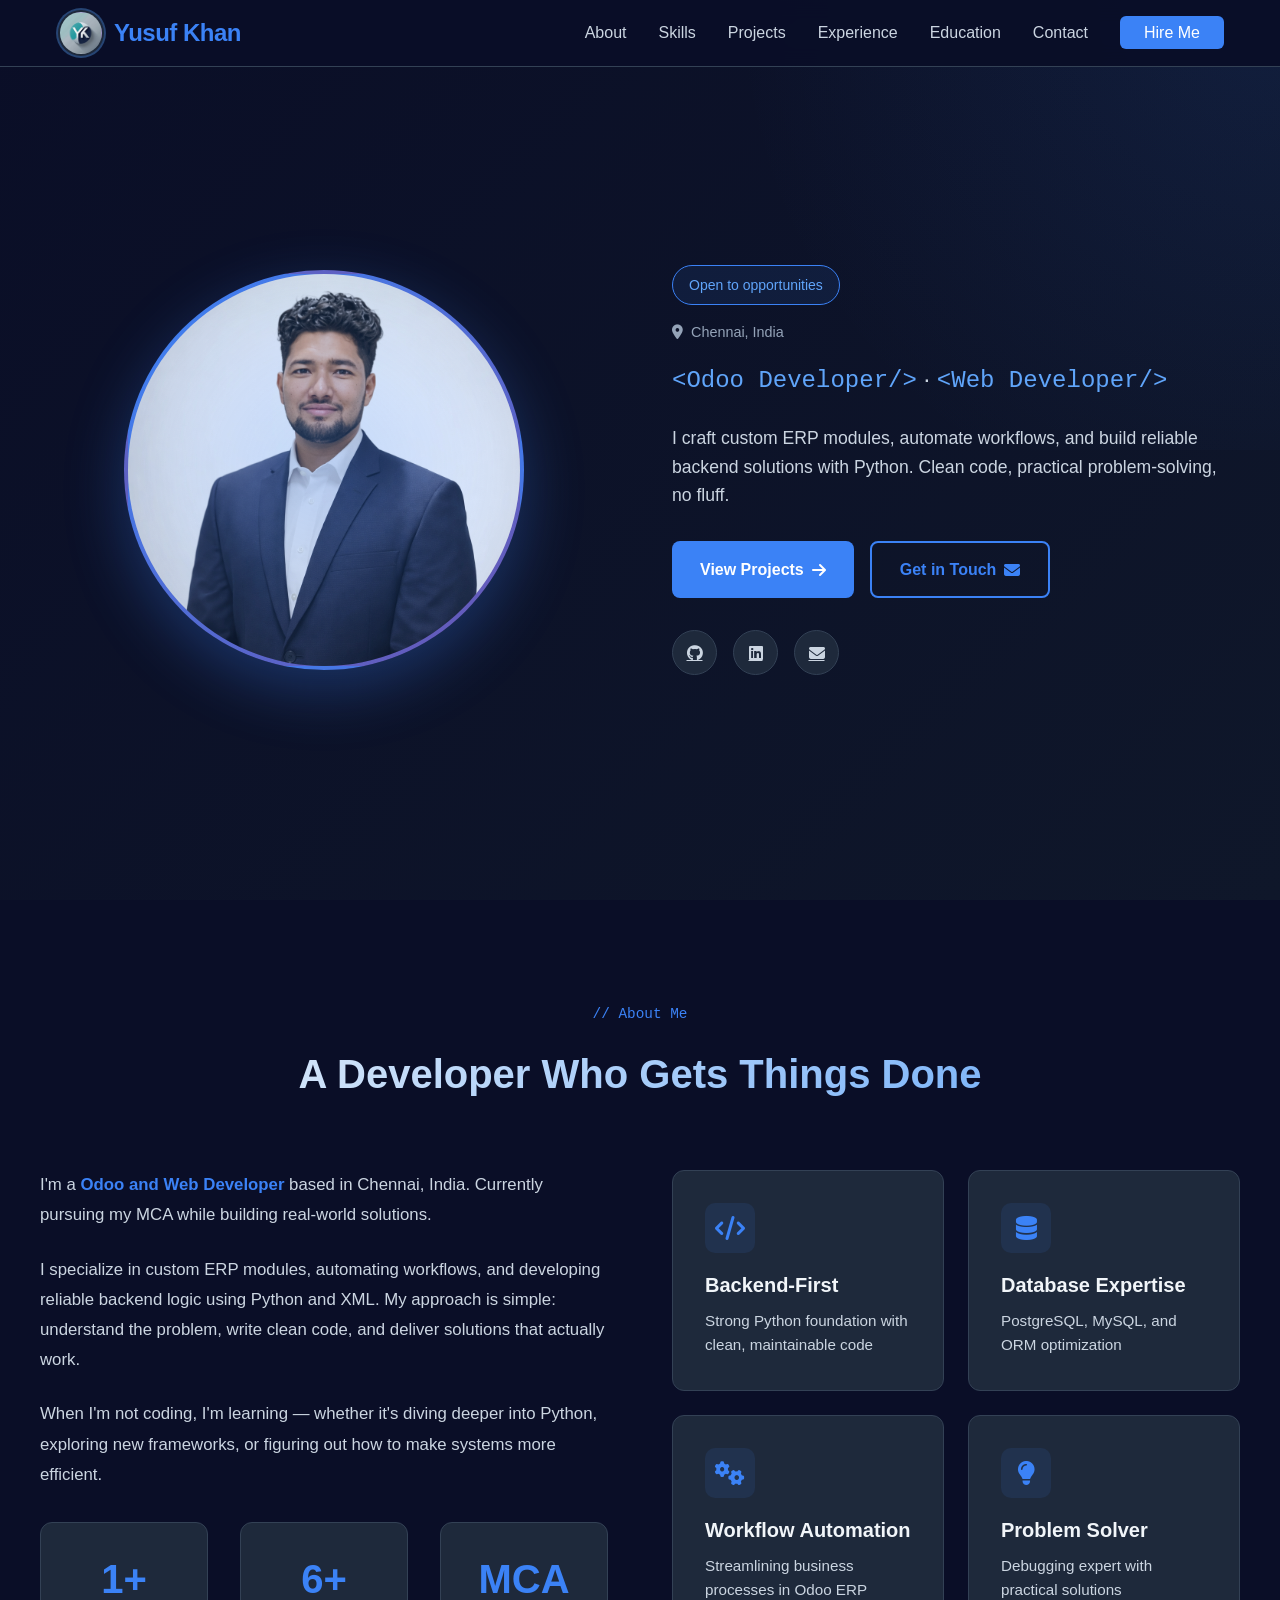
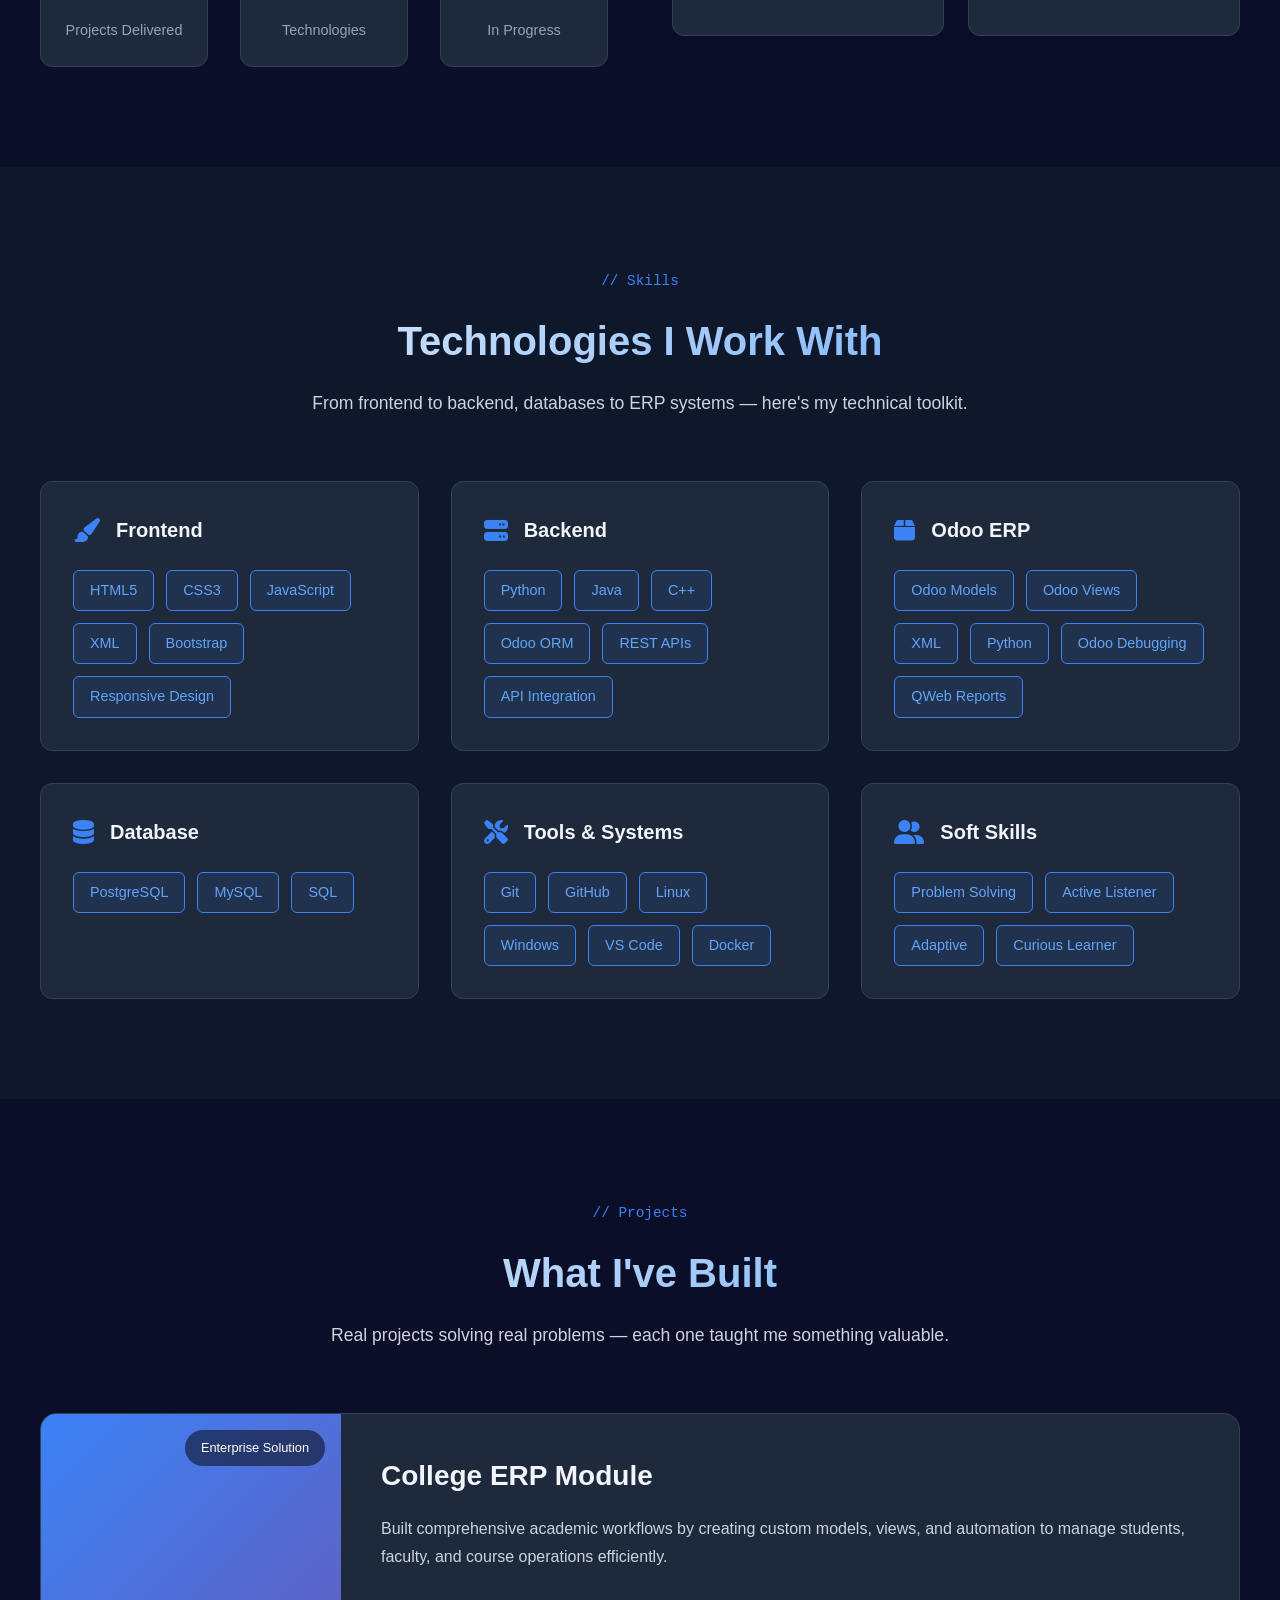
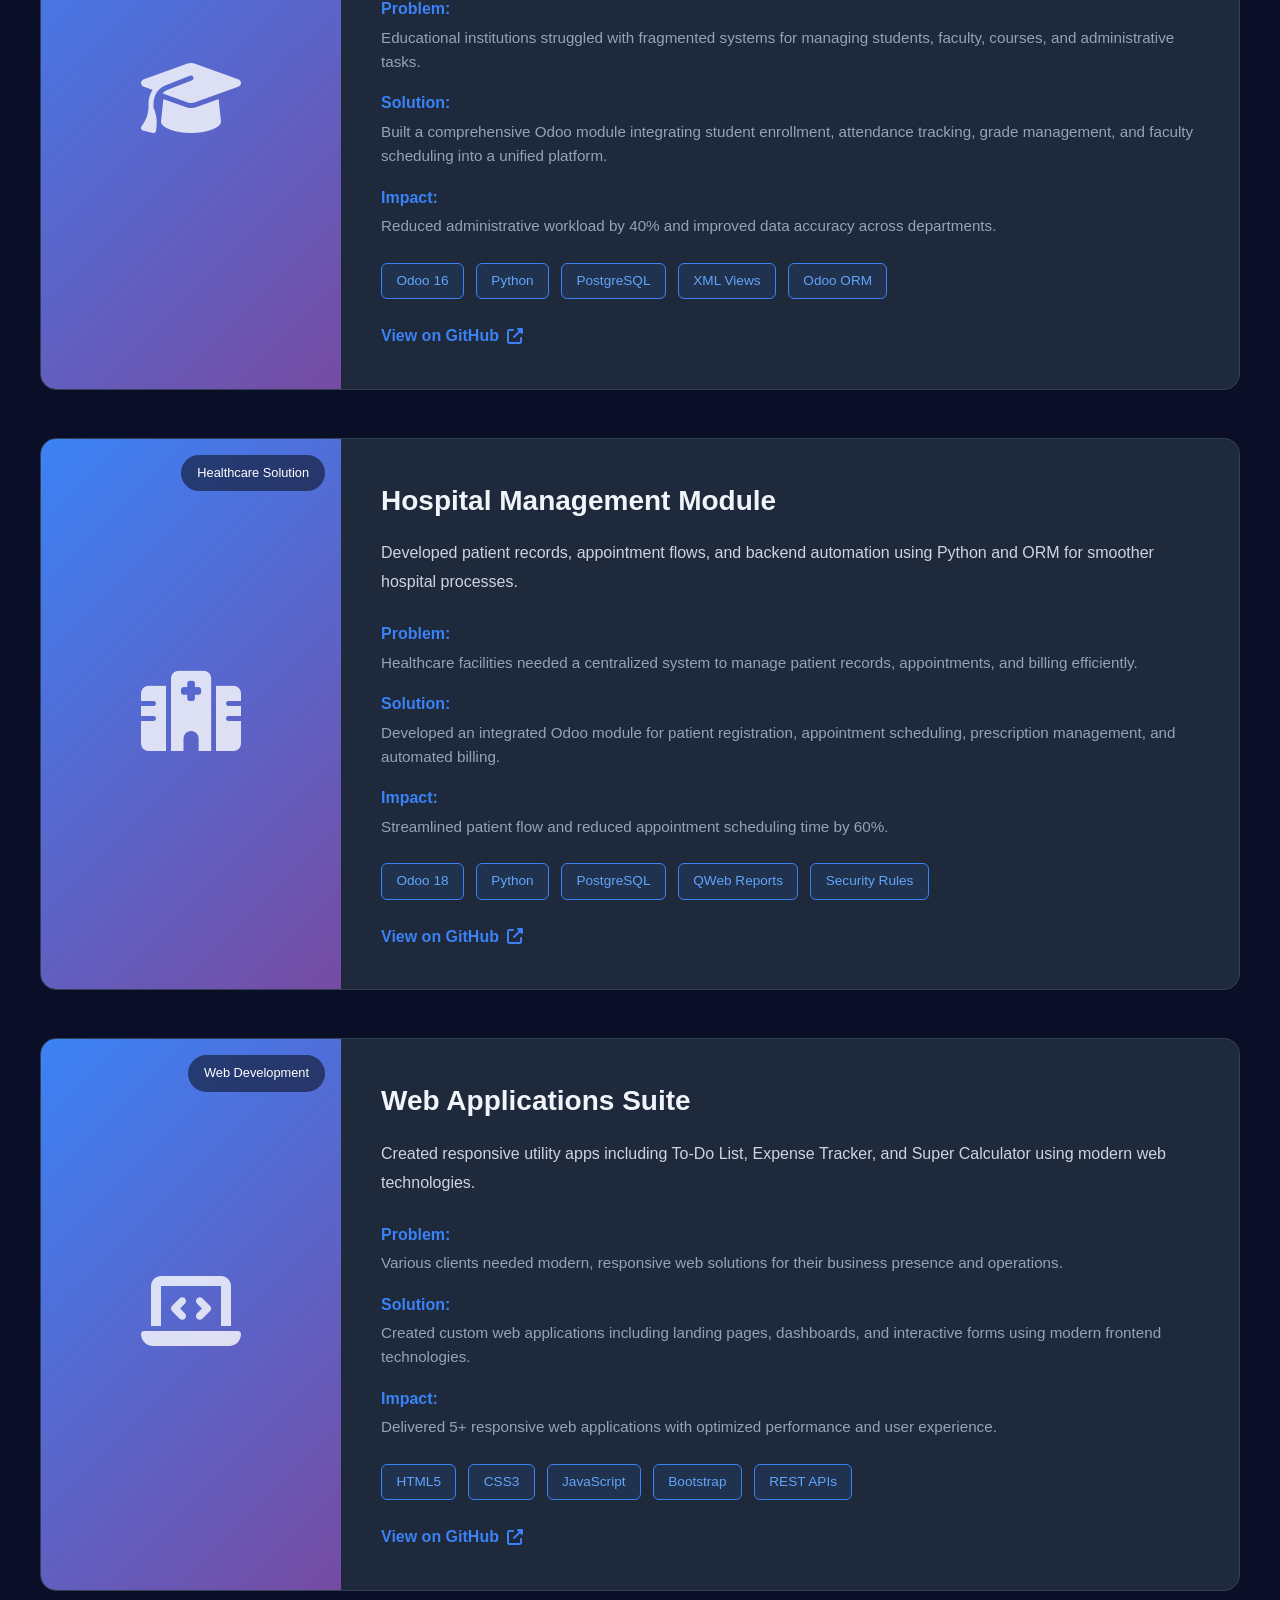
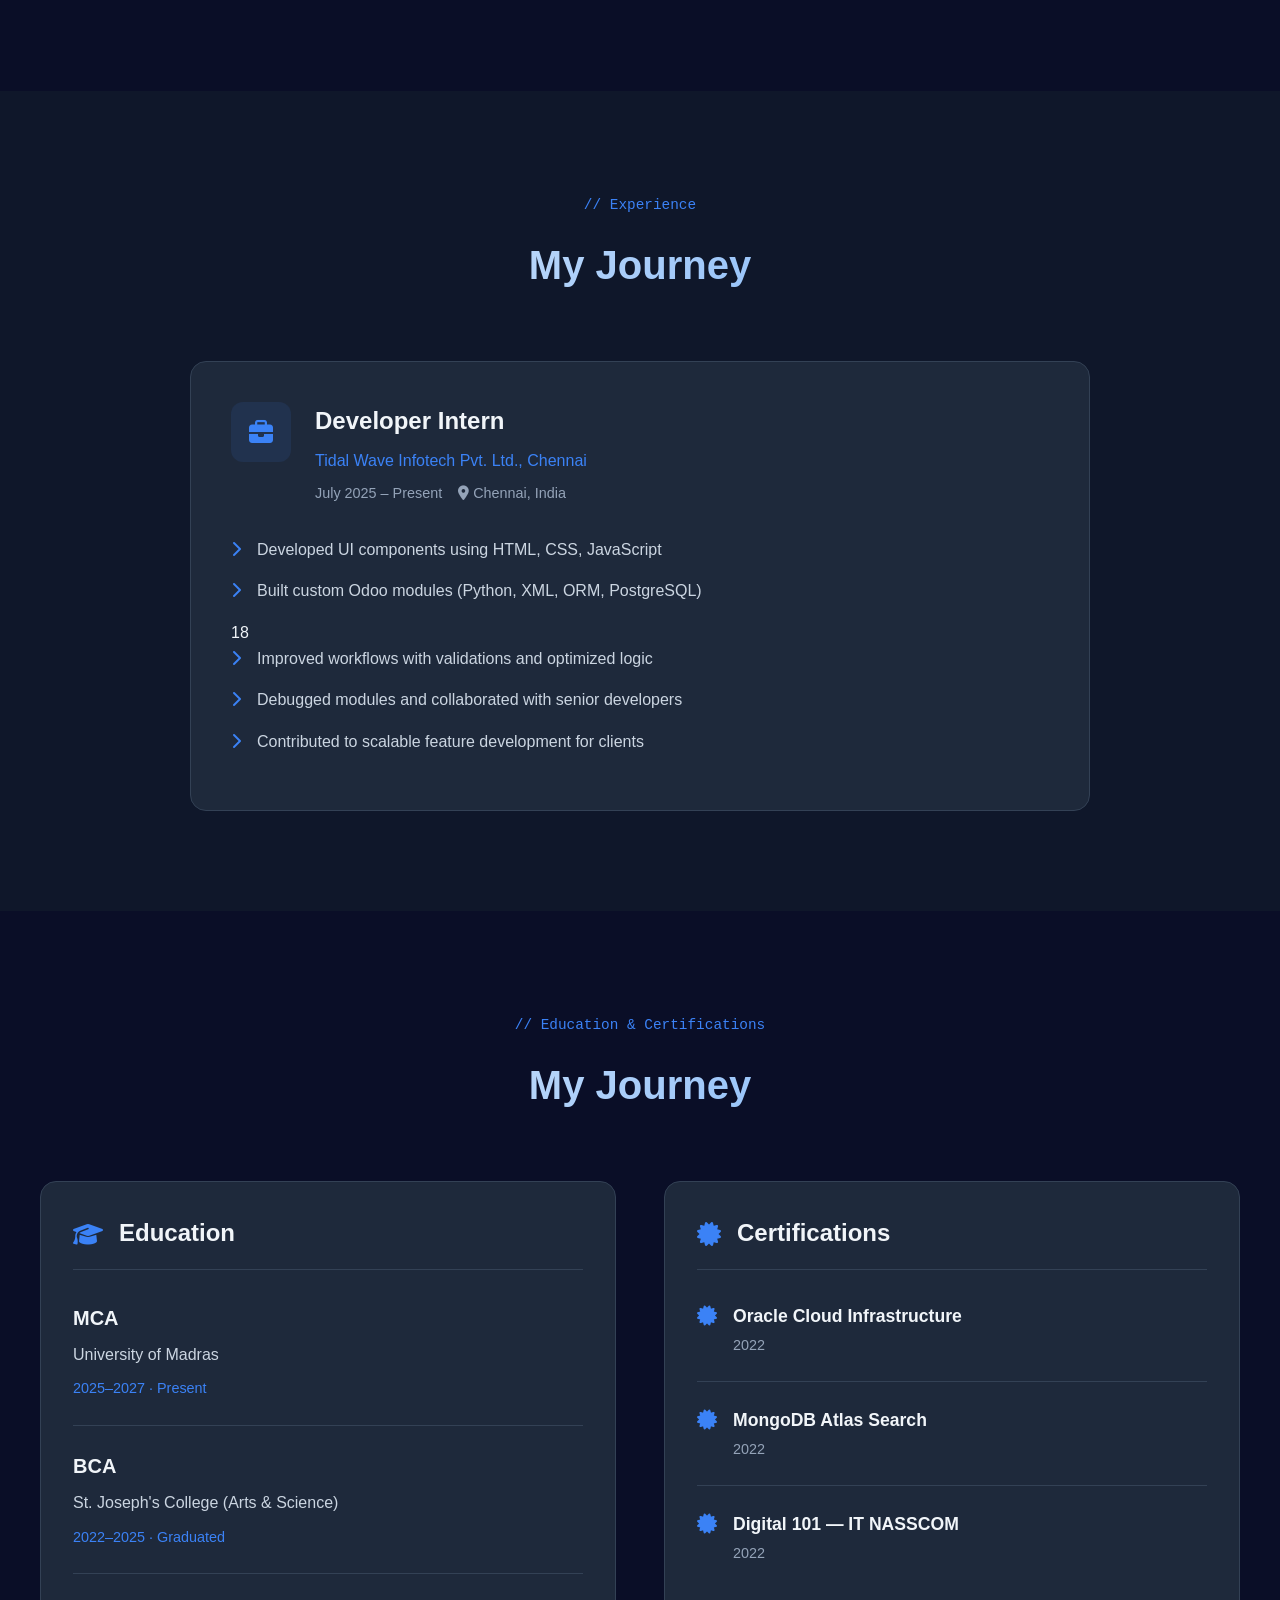
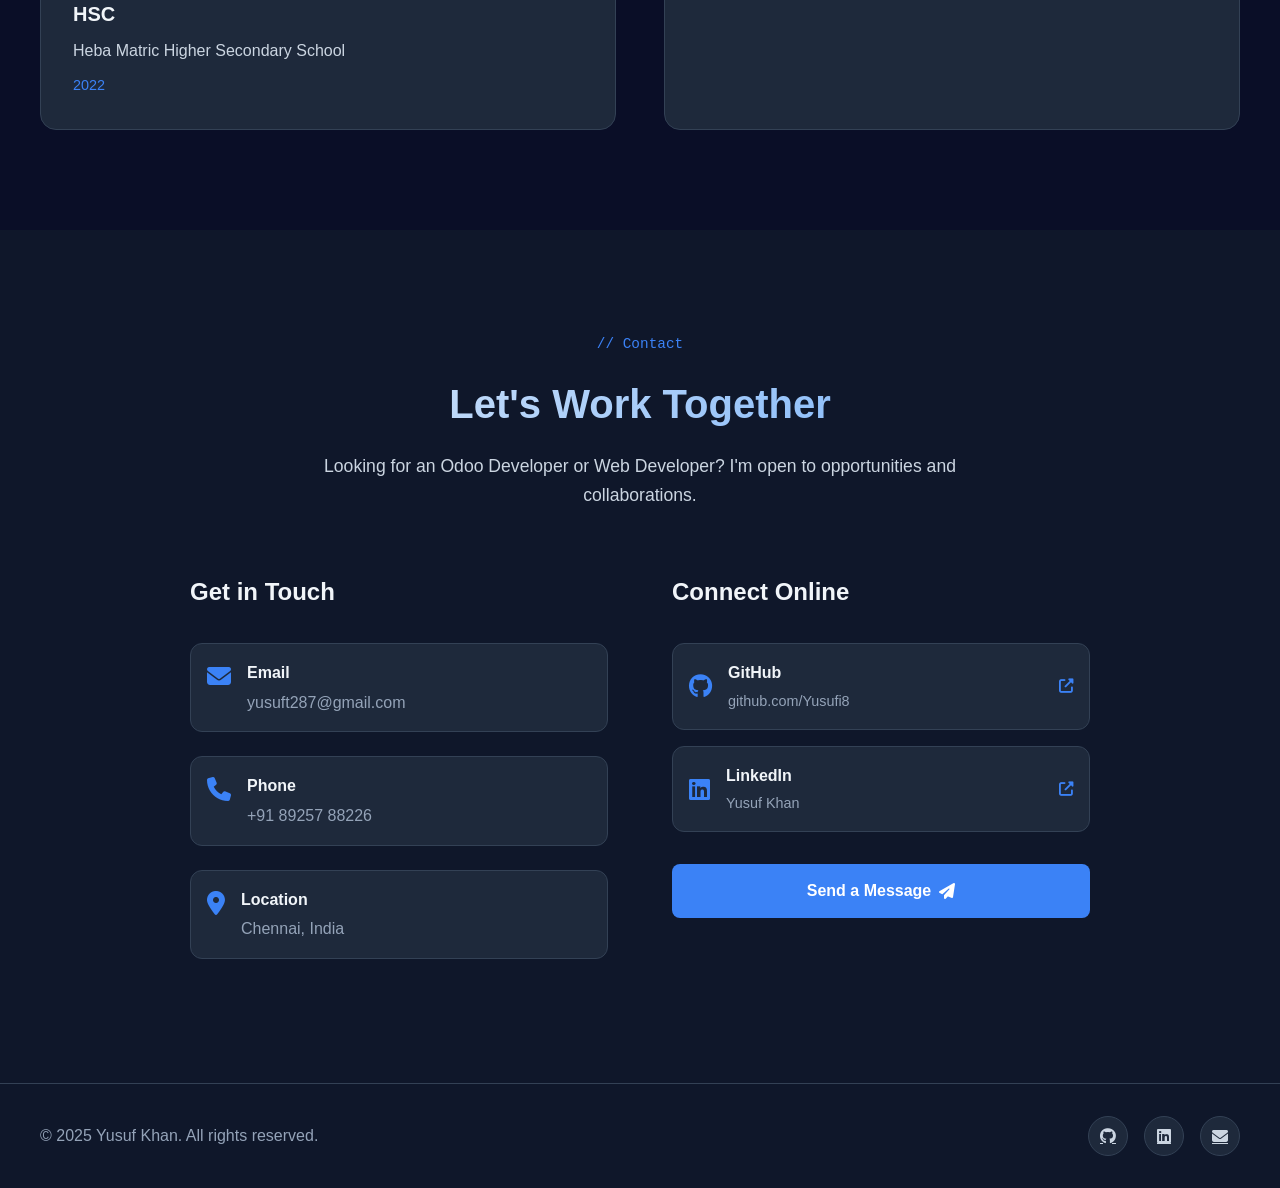
==== commit b38d608d: "Add files via upload Minor changes update" ====
--- a/Yusuf Khan/index.html
+++ b/Yusuf Khan/index.html
@@ -3,8 +3,8 @@
 <head>
   <meta charset="UTF-8" />
   <meta name="viewport" content="width=device-width, initial-scale=1.0"/>
-  <title>Yusuf Khan | Web Developer & Odoo Developer</title>
-  <meta name="description" content="Web Developer & Odoo Developer specializing in backend logic, ERP automation, and clean workflows. Based in Chennai, India.">
+  <title>Yusuf Khan | Odoo Developer | Web Developer</title>
+  <meta name="description" content="Odoo Developer & Web Developer specializing in backend logic, ERP automation, and clean workflows. Based in Chennai, India.">
   <link rel="stylesheet" href="style.css">
   <link rel="stylesheet" href="https://cdnjs.cloudflare.com/ajax/libs/font-awesome/6.4.0/css/all.min.css">
   <link href="https://unpkg.com/aos@2.3.1/dist/aos.css" rel="stylesheet">
@@ -16,7 +16,7 @@
     <div class="nav-container">
       <a href="#" class="nav-logo">
         <img src="images/logo.png" alt="YK Logo" class="logo-img">
-        <!-- <span class="logo-text">YK</span> -->
+        <span class="logo-text">Yusuf Khan</span>
       </a>
       <ul class="nav-menu">
         <li><a href="#about" class="nav-link">About</a></li>
@@ -56,7 +56,7 @@
           Hi, I'm <span class="highlight">Yusuf Khan</span>
         </h1>
         <p class="hero-subtitle">
-          <span class="code-tag">&lt;Web Developer/&gt;</span> · <span class="code-tag">&lt;Odoo Developer/&gt;</span>
+          <span class="code-tag">&lt;Odoo Developer/&gt;</span> · <span class="code-tag">&lt;Web Developer/&gt;</span>
         </p>
         <p class="hero-description">
           I craft custom ERP modules, automate workflows, and build reliable backend solutions with Python. 
@@ -97,7 +97,7 @@
       <div class="about-content">
         <div class="about-text" data-aos="fade-right">
           <p>
-            I'm a <strong>Web and Odoo Developer</strong> based in Chennai, India. Currently pursuing my MCA while building real-world solutions.
+            I'm a <strong>Odoo and Web Developer</strong> based in Chennai, India. Currently pursuing my MCA while building real-world solutions.
           </p>
           <p>
             I specialize in custom ERP modules, automating workflows, and developing reliable backend logic using Python and XML. 
@@ -330,7 +330,7 @@
               </div>
             </div>
             <div class="project-tech">
-              <span class="tech-tag">Odoo 15</span>
+              <span class="tech-tag">Odoo 18</span>
               <span class="tech-tag">Python</span>
               <span class="tech-tag">PostgreSQL</span>
               <span class="tech-tag">QWeb Reports</span>
@@ -420,7 +420,7 @@
             <li>
               <i class="fas fa-chevron-right"></i>
               <span>Built custom Odoo modules (Python, XML, ORM, PostgreSQL)</span>
-            </li>
+            </li>18
             <li>
               <i class="fas fa-chevron-right"></i>
               <span>Improved workflows with validations and optimized logic</span>
--- a/Yusuf Khan/style.css
+++ b/Yusuf Khan/style.css
@@ -51,17 +51,17 @@
 .nav-container {
   max-width: 1200px;
   margin: 0 auto;
-  padding: 1rem 2rem;
+  padding: 0.5rem 1rem;
   display: flex;
   justify-content: space-between;
   align-items: center;
-  gap: 1rem;
+  gap: 0.5rem;
 }
 
 .nav-logo {
   display: flex;
   align-items: center;
-  gap: 0.75rem;
+  gap: 0.5rem;
   text-decoration: none;
   transition: transform 0.25s ease;
 }
@@ -71,7 +71,7 @@
   height: 50px;
   width: 50px;
   border-radius: 50%;
-  object-fit: cover;
+  object-fit: contain;
   object-position: center;
   border: 2px solid rgba(59, 130, 246, 0.3);
   transition: transform 0.25s ease, border-color 0.25s ease;
